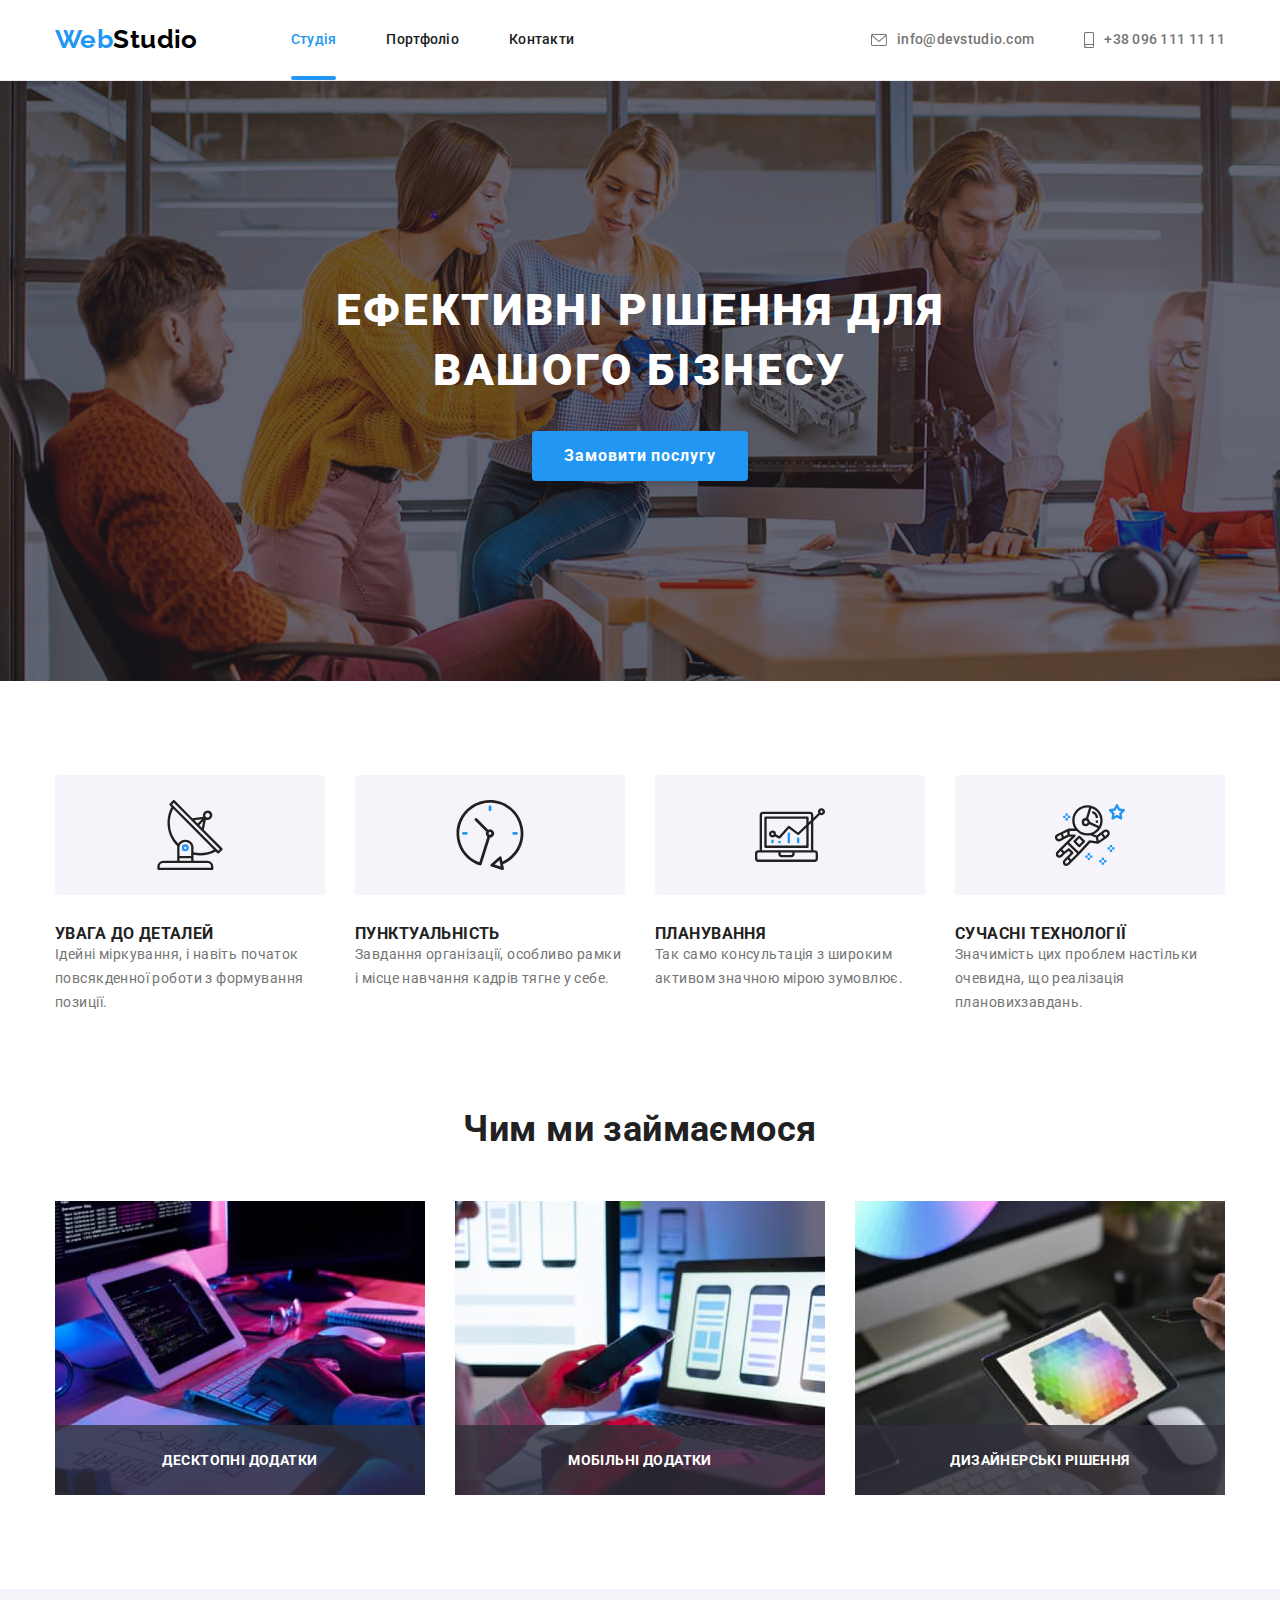
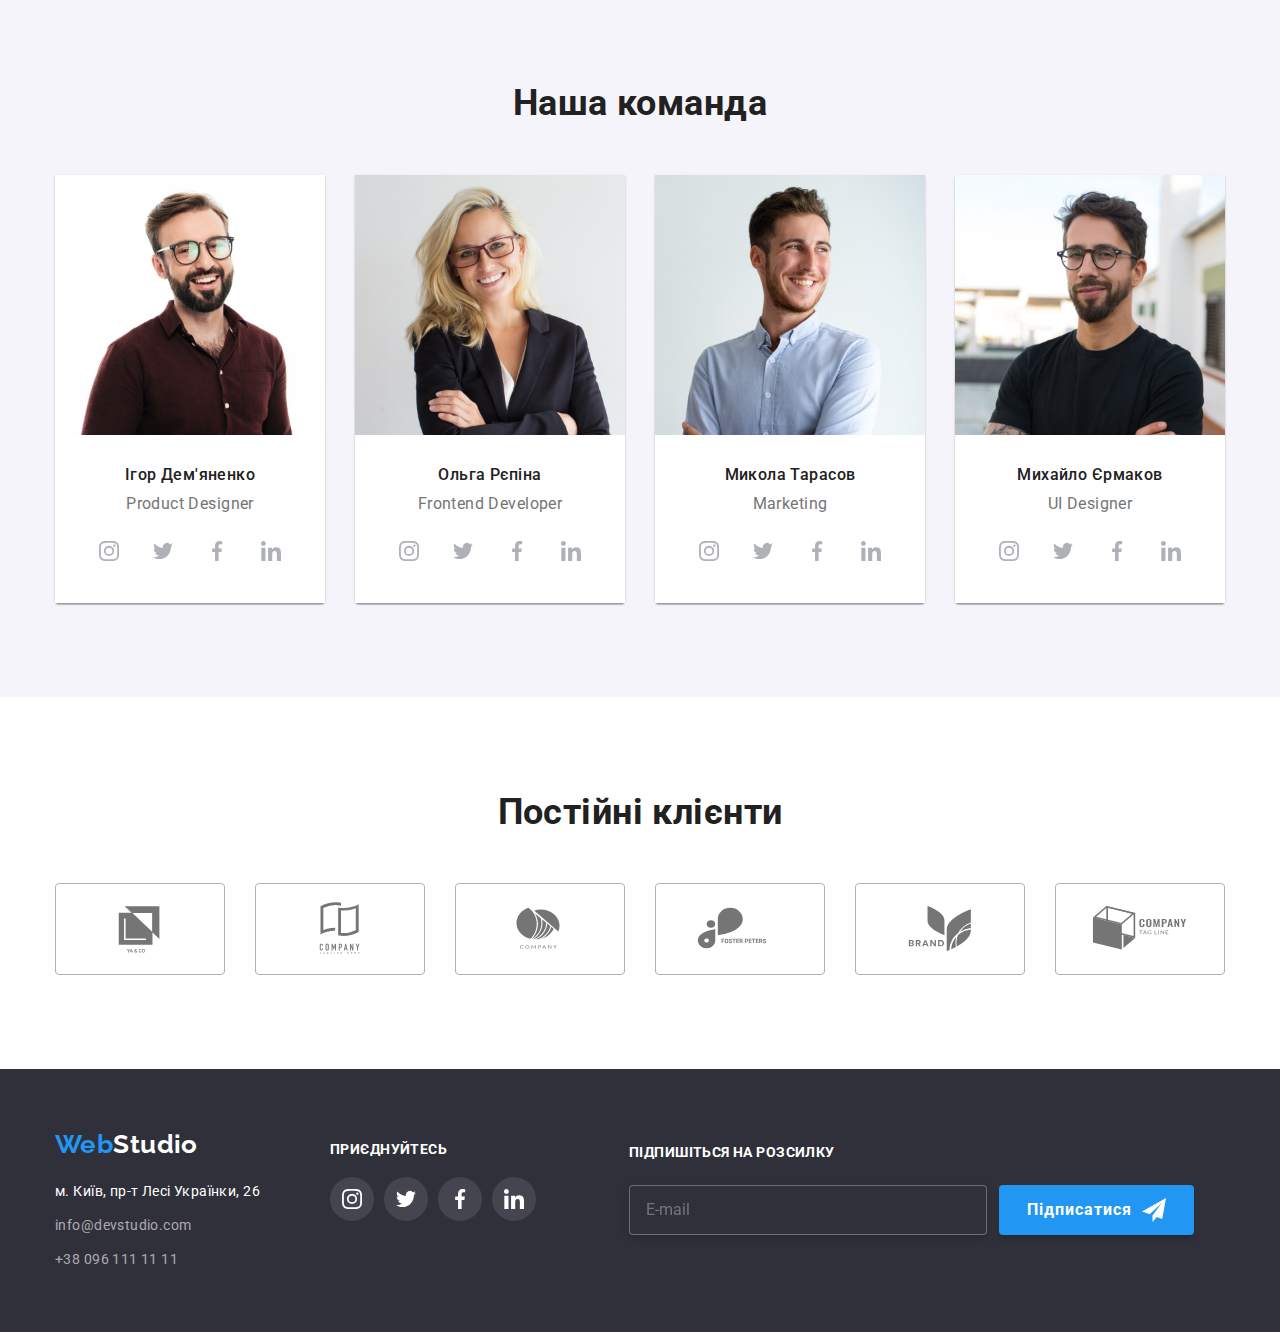
==== index.html @ d01f9ff2 "Initial commit" ====
<!DOCTYPE html>
<html lang="uk">
  <head>
    <meta charset="UTF-8" />
    <meta http-equiv="X-UA-Compatible" content="IE=edge" />
    <meta name="viewport" content="width=device-width, initial-scale=1.0" />
    <title>WebStudio</title>
    <link
      rel="stylesheet"
      href="https://cdnjs.cloudflare.com/ajax/libs/modern-normalize/1.1.0/modern-normalize.min.css"
    />
    <link rel="stylesheet" href="./css/style.css" />
    <link rel="preconnect" href="https://fonts.googleapis.com" />
    <link rel="preconnect" href="https://fonts.gstatic.com" crossorigin />
    <link
      href="https://fonts.googleapis.com/css2?family=Montserrat:wght@400;700&family=Raleway:wght@700&family=Roboto:wght@400;500;700;900&display=swap"
      rel="stylesheet"
    />
  </head>

  <body>
    <!--Шапка-->

    <header class="hat">
      <div class="container">
        <nav class="site-nav">
          <a class="logo" href="./"><span class="logo-text">Web</span>Studio</a>
          <ul class="hat-list">
            <li class="item activ">
              <a class="link activ" href="./index.html">Студія</a>
            </li>
            <li class="item">
              <a class="link" href="./portfolio.html">Портфоліо</a>
            </li>
            <li class="item"><a class="link" href="">Контакти</a></li>
          </ul>
        </nav>
        <ul class="auth-nav">
          <li class="item">
            <a class="link" href="mailto:info@devstudio.com">
              <svg class="icon-mail">
                <use href="./images/icons.svg#icon-envelope"></use>
              </svg>
              info@devstudio.com
            </a>
          </li>
          <li class="item">
            <a class="link" href="tel:+380961111111">
              <svg class="icon-smartphone">
                <use href="./images/icons.svg#icon-smartphone"></use>
              </svg>
              +38 096 111 11 11
            </a>
          </li>
        </ul>
      </div>
    </header>

    <main>
      <!--Герой-->

      <section class="hero">
        <div class="container">
          <h1 class="hero-title">Ефективні рішення для вашого бізнесу</h1>
          <button class="button" type="button" data-modal-open>
            Замовити послугу
          </button>
        </div>
      </section>

      <!--особливості-->

      <section class="features section container">
        <h2 class="section-title visually-hidden">Особливості</h2>
        <ul class="features-list">
          <li class="item">
            <div class="blok-icon">
              <svg class="features-icon" width="70px" height="70px">
                <use href="./images/icons.svg#icon-antenna"></use>
              </svg>
            </div>
            <h3 class="features-title">УВАГА ДО ДЕТАЛЕЙ</h3>
            <p class="features-text">
              Ідейні міркування, і навіть початок повсякденної роботи з
              формування позиції.
            </p>
          </li>

          <li class="item">
            <div class="blok-icon">
              <svg class="features-icon" width="70px" height="70px">
                <use href="./images/icons.svg#icon-clock"></use>
              </svg>
            </div>
            <h3 class="features-title">ПУНКТУАЛЬНІСТЬ</h3>
            <p class="features-text">
              Завдання організації, особливо рамки і місце навчання кадрів тягне
              у себе.
            </p>
          </li>

          <li class="item">
            <div class="blok-icon">
              <svg class="features-icon" width="70px" height="70px">
                <use href="./images/icons.svg#icon-diagram"></use>
              </svg>
            </div>
            <h3 class="features-title">ПЛАНУВАННЯ</h3>
            <p class="features-text">
              Так само консультація з широким активом значною мірою зумовлює.
            </p>
          </li>

          <li class="item">
            <div class="blok-icon">
              <svg class="features-icon" width="70px" height="70px">
                <use href="./images/icons.svg#icon-astronaut"></use>
              </svg>
            </div>
            <h3 class="features-title">СУЧАСНІ ТЕХНОЛОГІЇ</h3>
            <p class="features-text">
              Значимість цих проблем настільки очевидна, що реалізація
              плановихзавдань.
            </p>
          </li>
        </ul>
      </section>

      <!--чим ми займаемося-->

      <section class="work container">
        <h2 class="section-title">Чим ми займаємося</h2>
        <ul class="work-list">
          <li class="item">
            <img
              class="image"
              src="./images/desktop.jpg"
              alt="створення дистопних додатків"
              width="370"
            />
            <p class="text">Десктопні додатки</p>
          </li>
          <li class="item">
            <img
              class="image"
              src="./images/mobile.jpg"
              alt="створення мобільних додатків"
              width="370"
            />
            <p class="text">Мобільні додатки</p>
          </li>
          <li class="item">
            <img
              class="image"
              src="./images/design.jpg"
              alt="виконання дизайнерських рішень"
              width="370"
            />
            <p class="text">Дизайнерські рішення</p>
          </li>
        </ul>
      </section>

      <!--наша команда-->

      <section class="comand">
        <div class="container section">
          <h2 class="section-title">Наша команда</h2>
          <ul class="comand-list">
            <li class="item">
              <img
                class="image"
                src="./images/igor.jpg"
                alt="Ігор Дем'яненко"
                width="270"
              />
              <div class="comand-box">
                <h3 class="comand-name">Ігор Дем'яненко</h3>
                <p class="text">Product Designer</p>
                <ul class="social-list">
                  <li class="social-list-item">
                    <a class="social-list-link" href="#">
                      <svg class="social-list-icon" width="20" height="20">
                        <use href="./images/icons.svg#icon-instagram"></use>
                      </svg>
                    </a>
                  </li>
                  <li class="social-list-item">
                    <a class="social-list-link" href="#">
                      <svg class="social-list-icon" width="20" height="20">
                        <use href="./images/icons.svg#icon-twitter"></use>
                      </svg>
                    </a>
                  </li>
                  <li class="social-list-item">
                    <a class="social-list-link" href="#">
                      <svg class="social-list-icon" width="20" height="20">
                        <use href="./images/icons.svg#icon-facebook"></use>
                      </svg>
                    </a>
                  </li>
                  <li class="social-list-item">
                    <a class="social-list-link" href="#">
                      <svg class="social-list-icon" width="20" height="20">
                        <use href="./images/icons.svg#icon-linkedin"></use>
                      </svg>
                    </a>
                  </li>
                </ul>
              </div>
            </li>

            <li class="item">
              <img
                class="image"
                src="./images/olga.jpg"
                alt="Ольга Рєпіна"
                width="270"
              />
              <div class="comand-box">
                <h3 class="comand-name">Ольга Рєпіна</h3>
                <p class="text">Frontend Developer</p>
                <ul class="social-list">
                  <li class="social-list-item">
                    <a class="social-list-link" href="#">
                      <svg class="social-list-icon" width="20" height="20">
                        <use href="./images/icons.svg#icon-instagram"></use>
                      </svg>
                    </a>
                  </li>
                  <li class="social-list-item">
                    <a class="social-list-link" href="#">
                      <svg class="social-list-icon" width="20" height="20">
                        <use href="./images/icons.svg#icon-twitter"></use>
                      </svg>
                    </a>
                  </li>
                  <li class="social-list-item">
                    <a class="social-list-link" href="#">
                      <svg class="social-list-icon" width="20" height="20">
                        <use href="./images/icons.svg#icon-facebook"></use>
                      </svg>
                    </a>
                  </li>
                  <li class="social-list-item">
                    <a class="social-list-link" href="#">
                      <svg class="social-list-icon" width="20" height="20">
                        <use href="./images/icons.svg#icon-linkedin"></use>
                      </svg>
                    </a>
                  </li>
                </ul>
              </div>
            </li>

            <li class="item">
              <img
                class="image"
                src="./images/nikolay.jpg"
                alt="Микола Тарасов"
                width="270"
              />
              <div class="comand-box">
                <h3 class="comand-name">Микола Тарасов</h3>
                <p class="text">Marketing</p>
                <ul class="social-list">
                  <li class="social-list-item">
                    <a class="social-list-link" href="#">
                      <svg class="social-list-icon" width="20" height="20">
                        <use href="./images/icons.svg#icon-instagram"></use>
                      </svg>
                    </a>
                  </li>
                  <li class="social-list-item">
                    <a class="social-list-link" href="#">
                      <svg class="social-list-icon" width="20" height="20">
                        <use href="./images/icons.svg#icon-twitter"></use>
                      </svg>
                    </a>
                  </li>
                  <li class="social-list-item">
                    <a class="social-list-link" href="#">
                      <svg class="social-list-icon" width="20" height="20">
                        <use href="./images/icons.svg#icon-facebook"></use>
                      </svg>
                    </a>
                  </li>
                  <li class="social-list-item">
                    <a class="social-list-link" href="#">
                      <svg class="social-list-icon" width="20" height="20">
                        <use href="./images/icons.svg#icon-linkedin"></use>
                      </svg>
                    </a>
                  </li>
                </ul>
              </div>
            </li>

            <li class="item">
              <img
                class="image"
                src="./images/misha.jpg"
                alt="Михайло Єрмаков"
                width="270"
              />
              <div class="comand-box">
                <h3 class="comand-name">Михайло Єрмаков</h3>
                <p class="text">UI Designer</p>
                <ul class="social-list">
                  <li class="social-list-item">
                    <a class="social-list-link" href="#">
                      <svg class="social-list-icon" width="20" height="20">
                        <use href="./images/icons.svg#icon-instagram"></use>
                      </svg>
                    </a>
                  </li>
                  <li class="social-list-item">
                    <a class="social-list-link" href="#">
                      <svg class="social-list-icon" width="20" height="20">
                        <use href="./images/icons.svg#icon-twitter"></use>
                      </svg>
                    </a>
                  </li>
                  <li class="social-list-item">
                    <a class="social-list-link" href="#">
                      <svg class="social-list-icon" width="20" height="20">
                        <use href="./images/icons.svg#icon-facebook"></use>
                      </svg>
                    </a>
                  </li>
                  <li class="social-list-item">
                    <a class="social-list-link" href="#">
                      <svg class="social-list-icon" width="20" height="20">
                        <use href="./images/icons.svg#icon-linkedin"></use>
                      </svg>
                    </a>
                  </li>
                </ul>
              </div>
            </li>
          </ul>
        </div>
      </section>

      <!-- постійні клієнти -->

      <section class="clients container section">
        <h2 class="clients-title">Постійні клієнти</h2>
        <ul class="clients-list">
          <li class="clients-item">
            <a href="" class="clients-link">
              <svg class="clients-icon" width="106" height="60">
                <use href="./images/icons.svg#icon-yaco"></use>
              </svg>
            </a>
          </li>
          <li class="clients-item">
            <a href="" class="clients-link">
              <svg class="clients-icon" width="106" height="60">
                <use href="./images/icons.svg#icon-tagline"></use>
              </svg>
            </a>
          </li>
          <li class="clients-item">
            <a href="" class="clients-link">
              <svg class="clients-icon" width="106" height="60">
                <use href="./images/icons.svg#icon-group"></use>
              </svg>
            </a>
          </li>
          <li class="clients-item">
            <a href="" class="clients-link">
              <svg class="clients-icon" width="106" height="60">
                <use href="./images/icons.svg#icon-foster"></use>
              </svg>
            </a>
          </li>
          <li class="clients-item">
            <a href="" class="clients-link">
              <svg class="clients-icon" width="106" height="60">
                <use href="./images/icons.svg#icon-brand"></use>
              </svg>
            </a>
          </li>
          <li class="clients-item">
            <a href="" class="clients-link">
              <svg class="clients-icon" width="106" height="60">
                <use href="./images/icons.svg#icon-taglinecom"></use>
              </svg>
            </a>
          </li>
        </ul>
      </section>
    </main>

    <!--підвал-->

    <footer class="footer">
      <div class="footer-box container">
        <div class="contact">
          <a class="link" href="./"> <span class="logo">Web</span>Studio </a>
          <address class="address">
            <ul class="address-list">
              <li class="item">
                <p class="text">м. Київ, пр-т Лесі Українки, 26</p>
              </li>
              <li class="item">
                <a class="link" href="mailto:info@devstudio.com"
                  >info@devstudio.com</a
                >
              </li>
              <li class="item">
                <a class="link" href="tel:+380961111111">+38 096 111 11 11</a>
              </li>
            </ul>
          </address>
        </div>
        <div class="social">
          <h2 class="social-title">приєднуйтесь</h2>
          <ul class="social-list">
            <li class="social-list-item">
              <a class="social-list-link" href="#">
                <svg class="social-list-icon" width="20" height="20">
                  <use href="./images/icons.svg#icon-instagram"></use>
                </svg>
              </a>
            </li>
            <li class="social-list-item">
              <a class="social-list-link" href="#">
                <svg class="social-list-icon" width="20" height="20">
                  <use href="./images/icons.svg#icon-twitter"></use>
                </svg>
              </a>
            </li>
            <li class="social-list-item">
              <a class="social-list-link" href="#">
                <svg class="social-list-icon" width="20" height="20">
                  <use href="./images/icons.svg#icon-facebook"></use>
                </svg>
              </a>
            </li>
            <li class="social-list-item">
              <a class="social-list-link" href="#">
                <svg class="social-list-icon" width="20" height="20">
                  <use href="./images/icons.svg#icon-linkedin"></use>
                </svg>
              </a>
            </li>
          </ul>
        </div>
        <form class="footer-form">
          <div class="form-box">
            <label class="footer-label" for="mail">
              Підпишіться на розсилку
            </label>
            <input
              type="email"
              name="mail"
              id="mail"
              placeholder="E-mail"
              class="footer-input"
            />
          </div>
          <button type="submit" class="button footer-button">
            Підписатися
          </button>
        </form>
      </div>
    </footer>
    <!-- модалка -->
    <div class="backdrop is-hidden" data-modal>
      <div class="modal">
        <button type="button" class="modal-button" data-modal-close>
          <svg class="clients-icon" width="18" height="18">
            <use href="./images/icons.svg#icon-close"></use>
          </svg>
        </button>
        <h2 class="modal-title">Залиште свої дані, ми вам передзвонимо</h2>
        <form class="modal-form js-speaker-form">
          <label class="form-field">
            <span class="form-label">Ім'я</span>
            <input type="text" name="name" class="form-input" autofocus />
            <svg class="form-icon" width="18" height="18">
              <use href="./images/icons.svg#icon-person"></use>
            </svg>
          </label>

          <label class="form-field">
            <span class="form-label">Телефон</span>
            <input type="tel" name="tel" class="form-input" />
            <svg class="form-icon" width="18" height="18">
              <use href="./images/icons.svg#icon-phone"></use>
            </svg>
          </label>

          <label class="form-field">
            <span class="form-label">Пошта</span>
            <input type="email" name="email" class="form-input" />
            <svg class="form-icon" width="18" height="18">
              <use href="./images/icons.svg#icon-email"></use>
            </svg>
          </label>

          <label class="form-field">
            <span class="form-label">Коментар</span>
            <textarea
              name="coment"
              cols="30"
              rows="7"
              class="form-textarea"
              placeholder="Введіть текст"
            ></textarea>
          </label>

          <label class="field-check">
            <input class="form-checkbox" type="checkbox" name="check" />
            <span class="check-icon"></span>
            <span class="check-label"
              >Погоджуюся з розсилкою та приймаю
              <a href="" class="form-link">Умови договору</a>
            </span>
          </label>

          <button type="submit" class="button">Відправити</button>
        </form>
      </div>
    </div>
    <script src="./js/modal.js"></script>
    <script src="./js/form.js"></script>
  </body>
</html>
---- css/style.css ----
:root {
  --logo-text: #000000;
  --basic-text-color: #212121;
  --additional-text-color: #757575;
  --auxiliary-text-color: #ffffff;
  --hover-color: #2196f3;
  --backgroud-color: #f5f5f5;
  --comand-fone-color: #f5f4fa;
  --booton-activ-color: #188ce8;
  --border-hat-color: #ececec;
  --contact-footer-color: rgba(255, 255, 255, 0.6);
  --background-footer-color: #2f303a;
  --border-portfolio-color: #eeeeee;
}

body {
  color: var(--additional-text-color);
  background-color: var(--auxiliary-text-color);
  font-family: "Roboto", sans-serif;
  font-size: 14px;
  line-height: 1.71;
  letter-spacing: 0.03em;
}

h1,
h2,
h3,
ul,
li,
p {
  margin: 0;
  padding: 0;
}

img {
  display: block;
  max-width: 100%;
}

/* формат мейна */

.container {
  margin-left: auto;
  margin-right: auto;
  width: 1200px;
  padding-left: 15px;
  padding-right: 15px;
}

/* стиль логотипу */

.logo {
  color: var(--logo-text);

  font-family: "Raleway";
  font-weight: 700;
  font-size: 26px;
  line-height: 1.19;
  text-decoration: none;
}

.logo-text {
  color: var(--hover-color);
}

/* стиль навігації */

.hat {
  border-bottom-width: 1px;
  border-bottom-style: solid;
  border-bottom-color: var(--border-hat-color);
  background-color: var(--auxiliary-text-color);
}

.hat .container {
  display: flex;
  justify-content: space-between;
  align-items: center;
}

.hat .logo {
  padding: 24px 0 25px;
  margin-right: 93px;
}

.hat-list {
  display: flex;
  list-style: none;
  position: relative;
}

.hat-list > .item {
  display: block;
  position: relative;
}

.item.activ::after {
  position: absolute;
  left: 0;
  bottom: 0;
  content: "";
  width: 100%;
  height: 4px;
  border-radius: 4px;

  background-color: var(--hover-color);
}

.hat-list .item:not(:last-child) {
  margin-right: 50px;
}

.hat .link {
  font-weight: 500;
  line-height: 1.14;
  letter-spacing: 0.02em;
  text-decoration: none;
}

.site-nav {
  display: flex;
  align-items: center;
}

.site-nav .link {
  display: block;
  padding: 32px 0;
  color: var(--basic-text-color);

  transition: color 250ms cubic-bezier(0.4, 0, 0.2, 1);
}

.site-nav .link:hover,
.site-nav .link:focus {
  color: var(--hover-color);
}

.link.activ {
  color: var(--hover-color);
}

.auth-nav {
  display: flex;
  align-items: center;

  list-style: none;
}

.auth-nav .item:not(:first-child) {
  margin-left: 50px;
}

.icon-mail {
  width: 16px;
  height: 12px;
  margin-right: 10px;
  fill: currentColor;
}

.icon-smartphone {
  width: 10px;
  height: 16px;
  margin-right: 10px;
  fill: currentColor;
}

.auth-nav .link {
  display: flex;
  align-items: center;
  padding: 32px 0;
  color: var(--additional-text-color);

  transition: color 250ms cubic-bezier(0.4, 0, 0.2, 1);
}

.auth-nav .link:hover,
.auth-nav .link:focus {
  color: var(--hover-color);
}

/* стиль блоку героя */

.hero {
  max-width: 1600px;
  padding: 200px 0;
  text-align: center;
  margin-left: auto;
  margin-right: auto;
  background-image: linear-gradient(
      to right,
      rgba(47, 48, 58, 0.4),
      rgba(47, 48, 58, 0.4)
    ),
    url(../images/hero.jpg);
  background-color: var(--background-footer-color);
}

.hero-title {
  width: 696px;
  margin: auto;
  margin-bottom: 30px;

  color: var(--auxiliary-text-color);
  font-weight: 900;
  font-size: 44px;
  line-height: 1.36;
  text-align: center;
  letter-spacing: 0.06em;
  text-transform: uppercase;
}

/* стилізаця кнопки блоку героя */

.button {
  cursor: pointer;
  border-radius: 4px;
  padding: 10px 32px;
  box-shadow: 0px 4px 4px rgba(0, 0, 0, 0.15);
  border: none;

  color: var(--auxiliary-text-color);
  background-color: var(--hover-color);

  font-family: "Roboto";
  font-weight: 700;
  font-size: 16px;
  line-height: 1.88;
  letter-spacing: 0.06em;

  transition: background-color 250ms cubic-bezier(0.4, 0, 0.2, 1);
}

.button:hover,
.button:focus {
  background-color: var(--booton-activ-color);
}

/* стиль заголовків секцій */

.visually-hidden {
  position: absolute;
  white-space: nowrap;
  width: 1px;
  height: 1px;
  overflow: hidden;
  border: 0;
  padding: 0;
  clip: rect(0 0 0 0);
  clip-path: inset(50%);
  margin: -1px;
  font-size: 36px;
  line-height: 1.16;
}

.section-title {
  margin-bottom: 50px;
  color: var(--basic-text-color);

  font-weight: 700;
  font-size: 36px;
  line-height: 1.16;
  text-align: center;
}

.section {
  padding-top: 94px;
  padding-bottom: 94px;
}

/* стиль секції особливості */

.features-title {
  color: var(--basic-text-color);
  font-weight: 700;
  line-height: 1.14;
  text-transform: uppercase;
}

.features-list {
  display: flex;
  gap: 30px;

  list-style: none;
}

.features-list .item {
  flex-basis: calc(100% / 4 - 30px);
}

.blok-icon {
  width: 270px;
  height: 120px;
  padding: 25px 100px;
  margin-bottom: 30px;
  background-color: var(--comand-fone-color);
  border-radius: 4px;
  background-position: center;
}

/* стиль секції чим ми займаємося */

.work {
  padding-bottom: 94px;
}

.work-list {
  display: flex;
  gap: 30px;

  list-style: none;
}

.work-list .item {
  position: relative;
  flex-basis: calc((100% - 2 * 30px) / 3);
}

.work-list .text {
  position: absolute;
  width: 100%;
  left: 0;
  bottom: 0;
  padding: 27px;
  font-weight: 700;
  font-size: 14px;
  line-height: calc(16 / 14);
  text-align: center;
  text-transform: uppercase;
  color: var(--auxiliary-text-color);
  background: rgba(47, 48, 58, 0.8);
}

/* стиль секції команда */

.comand {
  background-color: var(--comand-fone-color);
}

.comand-name {
  margin-bottom: 10px;

  color: var(--basic-text-color);

  font-weight: 500;
  font-size: 16px;
  line-height: 1.19;
}

.comand-list {
  display: flex;
  gap: 30px;
  list-style: none;
}

.comand-list .item {
  flex-basis: calc(100% / 4 - 30px);
  text-align: center;
  box-shadow: 0px 1px 3px rgba(0, 0, 0, 0.12), 0px 1px 1px rgba(0, 0, 0, 0.14),
    0px 2px 1px rgba(0, 0, 0, 0.2);
  border-radius: 0px 0px 4px 4px;
}

.comand-box {
  padding: 30px 32px;
  background-color: var(--auxiliary-text-color);
}

.comand-box .text {
  font-size: 16px;
  line-height: 1.19;
  margin-bottom: 16px;
}

.social-list {
  display: flex;
  justify-content: center;
  list-style: none;
}

.social-list-item:not(:first-child) {
  margin-left: 10px;
}

.social-list-link {
  display: block;
  width: 44px;
  height: 44px;
  border-radius: 50%;
  padding: 12px;
  color: #afb1b8;

  transition: background-color 250ms cubic-bezier(0.4, 0, 0.2, 1),
    color 250ms cubic-bezier(0.4, 0, 0.2, 1);
}

.social-list-link:hover,
.social-list-link:focus {
  color: var(--auxiliary-text-color);
  background-color: var(--hover-color);
}

.social-list-icon {
  fill: currentColor;
}

/* стилізація секції постійні клієнти */

.clients-title {
  margin-bottom: 50px;

  font-family: "Roboto";
  font-weight: 700;
  font-size: 36px;
  line-height: calc(42 / 36);
  text-align: center;
  color: var(--basic-text-color);
}

.clients-list {
  display: flex;
  gap: 30px;
}

.clients-item {
  flex-basis: calc((100% - 5 * 30px) / 6);
  list-style: none;
}

.clients-link {
  display: flex;
  justify-content: center;
  padding: 15px 31px;
  border: 1px solid #afb1b8;
  border-radius: 4px;

  text-decoration: none;
  color: inherit;

  transition: background-color 250ms cubic-bezier(0.4, 0, 0.2, 1),
    color 250ms cubic-bezier(0.4, 0, 0.2, 1);
}

.clients-link:hover,
.clients-link:focus {
  color: var(--hover-color);
  border-color: var(--hover-color);
}

.clients-icon {
  fill: currentColor;
}

/* стиль футера */

.footer {
  display: flex;
  background-color: var(--background-footer-color);
}

.footer-box {
  padding: 60px 15px;
  display: flex;
}

.contact {
  margin-right: 70px;
}

.contact > .link {
  display: inline-block;
  margin-bottom: 20px;

  color: var(--auxiliary-text-color);
  font-family: "Raleway";
  font-weight: 700;
  font-size: 26px;
  line-height: 1.19;
  text-decoration: none;
}

.contact .logo {
  color: var(--hover-color);
}

/* стилізація адреса футера */

.address {
  font-style: normal;
}

.address-list {
  list-style: none;
}

.address-list .item:not(:last-child) {
  margin-bottom: 10px;
}

.address-list .link {
  color: var(--contact-footer-color);
  text-decoration: none;

  transition: color 250ms cubic-bezier(0.4, 0, 0.2, 1);
}

.address-list .link:hover,
.address-list .link:focus {
  color: var(--hover-color);
}

.address .text {
  color: var(--auxiliary-text-color);
}

/* стилізація соціальних ссилок футера */

.social {
  margin-top: 12px;
  margin-right: 93px;
  margin-bottom: auto;
}

.social-title {
  margin-bottom: 20px;

  front-weight: 700;
  font-size: 14px;
  line-height: calc(16 / 14);
  text-transform: uppercase;
  color: var(--auxiliary-text-color);
}

.footer .social-list-link {
  display: block;
  width: 44px;
  height: 44px;
  border-radius: 50%;
  padding: 12px;
  color: var(--auxiliary-text-color);
  background-color: rgba(255, 255, 255, 0.1);

  transition: background-color 250ms cubic-bezier(0.4, 0, 0.2, 1);
}

.footer .social-list-link:hover,
.footer .social-list-link:focus {
  background-color: var(--hover-color);
}

/* стилізація форми футера */

.footer-form {
  display: flex;
  margin-top: 12px;
  margin-bottom: auto;
}

.form-box {
  margin-right: 12px;
  max-width: 358px;
}

.footer-label {
  font-weight: 700;
  line-height: calc(16 / 14);
  text-transform: uppercase;

  color: var(--auxiliary-text-color);
}

.footer-input {
  margin-top: 20px;
  padding: 14px 16px;
  width: 358px;

  font-size: 16px;
  line-height: calc(20 / 16);
  background-color: var(--background-footer-color);
  color: rgba(255, 255, 255, 0.6);

  border: 1px solid rgba(255, 255, 255, 0.3);
  filter: drop-shadow(0px 4px 4px rgba(0, 0, 0, 0.15));
  border-radius: 4px;
}
.footer-button {
  display: flex;
  align-items: center;
  margin-top: auto;
  padding: 10px 28px;
}

.footer-button::after {
  content: " ";
  display: inline-block;

  margin-left: 10px;

  width: 24px;
  height: 24px;
  background-image: url(../images/send.svg);
}

/* портфолио */
/*   фильтр  */

.filter-button {
  padding: 6px 22px;
  border-radius: 4px;
  border: none;

  color: var(--basic-text-color);
  background-color: var(--comand-fone-color);
  box-shadow: none;

  cursor: pointer;
  font-family: "Roboto";
  font-weight: 500;
  font-size: 16px;
  line-height: 1.62;

  transition: background-color 250ms cubic-bezier(0.4, 0, 0.2, 1),
    color 250ms cubic-bezier(0.4, 0, 0.2, 1),
    box-shadow 250ms cubic-bezier(0.4, 0, 0.2, 1);
}

.filter-button:hover,
.filter-button:focus {
  color: var(--auxiliary-text-color);
  background-color: var(--hover-color);
  box-shadow: 0px 3px 1px rgba(0, 0, 0, 0.1), 0px 1px 2px rgba(0, 0, 0, 0.08),
    0px 2px 2px rgba(0, 0, 0, 0.12);
}

.filter-list {
  display: flex;
  justify-content: center;
  margin-bottom: 50px;

  list-style: none;
}

.filter-list .item:not(:last-child) {
  margin-right: 8px;
}
/* стилізація проєктів */

.project {
  width: 1600px;
  margin-left: auto;
  margin-right: auto;
}

.project-list {
  display: flex;
  flex-wrap: wrap;
  justify-content: center;

  list-style: none;
}

.project-list .item {
  margin-right: 30px;
  margin-bottom: 30px;
  flex-basis: calc((100% - 2 * 30px) / 3);
  box-shadow: none;

  transition: box-shadow 250ms cubic-bezier(0.4, 0, 0.2, 1);
}

.project-list .item:nth-child(3n) {
  margin-right: 0;
}

.project-list .item:nth-last-child(-n + 3) {
  margin-bottom: 0;
}

.project-list .item:hover,
.project-list .item:focus {
  box-shadow: 0px 1px 1px rgba(0, 0, 0, 0.12), 0px 4px 4px rgba(0, 0, 0, 0.06),
    1px 4px 6px rgba(0, 0, 0, 0.16);
}

.project-link {
  text-decoration: none;
}

.project-link:hover .project-description,
.project-link:focus .project-description {
  transform: translateX(0);
}

.project-box {
  position: relative;
  overflow: hidden;
}

.project-description {
  position: absolute;
  width: 100%;
  height: 100%;
  top: 0;
  left: 0;
  transform: translateY(100%);
  transition: transform 250ms cubic-bezier(0.4, 0, 0.2, 1);

  padding: 63px 24px;

  font-size: 18px;
  line-height: calc(28 / 18);
  color: var(--auxiliary-text-color);
  background: rgba(33, 150, 243, 0.9);
}

.project-list .text {
  border: 1px solid var(--border-portfolio-color);
  border-top: transparent;
  padding: 20px 24px;
}

.project-name {
  margin-bottom: 4px;

  color: var(--basic-text-color);
  text-decoration: none;
  font-weight: 700;
  font-size: 18px;
  line-height: 2;
  letter-spacing: 0.06em;
}

.project-text {
  color: var(--additional-text-color);
  font-size: 16px;
  line-height: 1.88;
}

/* стилізація бекдропу */

.backdrop {
  position: fixed;
  left: 0;
  top: 0;

  width: 100%;
  height: 100%;

  background-color: rgba(0, 0, 0, 0.2);

  opacity: 1;
  transition: opacity 250ms cubic-bezier(0.4, 0, 0.2, 1);
}

.backdrop.is-hidden {
  opacity: 0;
  pointer-events: none;
}

/* Стилі Модалки */

.modal {
  position: absolute;
  top: 50%;
  left: 50%;
  transform: translate(-50%, -50%) scale(1);

  text-align: center;
  min-width: 528px;
  min-height: 581px;
  padding: 40px;

  background-color: var(--auxiliary-text-color);

  transform: translate(-50%, -50%) scale(1);
  transition: transform 250ms cubic-bezier(0.4, 0, 0.2, 1);
}

.backdrop.is-hidden .modal {
  transform: translate(-50%, -50%) scale(1.1);
}

.modal-button {
  position: absolute;
  top: 8px;
  right: 8px;

  padding: 5px;
  width: 30px;
  height: 30px;

  color: var(--logo-text);
  background-color: var(--auxiliary-text-color);
  border: 1px solid rgba(0, 0, 0, 0.1);
  border-radius: 50%;

  transition: color 250ms cubic-bezier(0.4, 0, 0.2, 1);
}

.modal-button:hover {
  color: var(--hover-color);
}

.modal-title {
  margin-bottom: 12px;

  font-weight: 700;
  font-size: 20px;
  line-height: calc(23 / 20);
  color: var(--basic-text-color);
}

/* Стилі Форми модалки */

.form-field {
  position: relative;

  display: flex;
  flex-direction: column;

  text-align: left;
  font-size: 12px;
  line-height: calc(14 / 12);
  letter-spacing: 0.01em;
  color: var(--additional-text-color);
}

.form-field:not(:last-child) {
  margin-bottom: 10px;
}

.form-label {
  margin-bottom: 4px;

  font-size: 12px;
  line-height: calc(14 / 12);
  letter-spacing: 0.01em;
  color: var(--additional-text-color);
}

.form-input {
  width: 100%;
  margin: 0;

  padding: 12px;
  padding-left: 42px;
  font: inherit;

  color: var(--basic-text-color);
  background-color: var(--auxiliary-text-color);
  border: 1px solid rgba(33, 33, 33, 0.2);
  border-radius: 4px;
  outline: none;
}

.form-icon {
  position: absolute;
  left: 12px;
  bottom: 11px;

  fill: var(--basic-text-color);

  transition: fill 250ms cubic-bezier(0.4, 0, 0.2, 1);
}

.form-field:focus-within > .form-icon {
  fill: var(--hover-color);
}

.form-field:focus-within > .form-input {
  border: 1px solid var(--hover-color);
}

.form-textarea {
  width: 100%;
  margin: 0;
  font: inherit;

  padding: 10px 16px;
  resize: none;

  font-size: 12px;
  line-height: calc(14 / 12);
  letter-spacing: 0.01em;
  color: rgba(117, 117, 117, 0.5);

  border: 1px solid rgba(33, 33, 33, 0.2);
  border-radius: 4px;
  outline: none;
}

.form-textarea:focus {
  border-color: var(--hover-color);
}

.field-check {
  position: relative;

  display: flex;
  align-items: center;
  justify-content: center;
  margin-top: 20px;
  margin-bottom: 30px;
}

.form-checkbox {
  position: absolute;
  width: 1px;
  height: 1px;
  margin: -1px;
  border: 0;
  padding: 0;
  clip: rect(0 0 0 0);
  overflow: hidden;
}

.form-checkbox:checked + .check-icon {
  background-image: url(../images/check.svg);
}

.check-icon {
  display: inline-block;
  width: 16px;
  height: 15px;
  background-image: url(../images/check-empty.svg);

  transition: background-image 200ms cubic-bezier(0.4, 0, 0.2, 1);
}

.check-label {
  display: inline-block;
  margin-left: 8px;
}

.form-link {
  color: var(--hover-color);
}
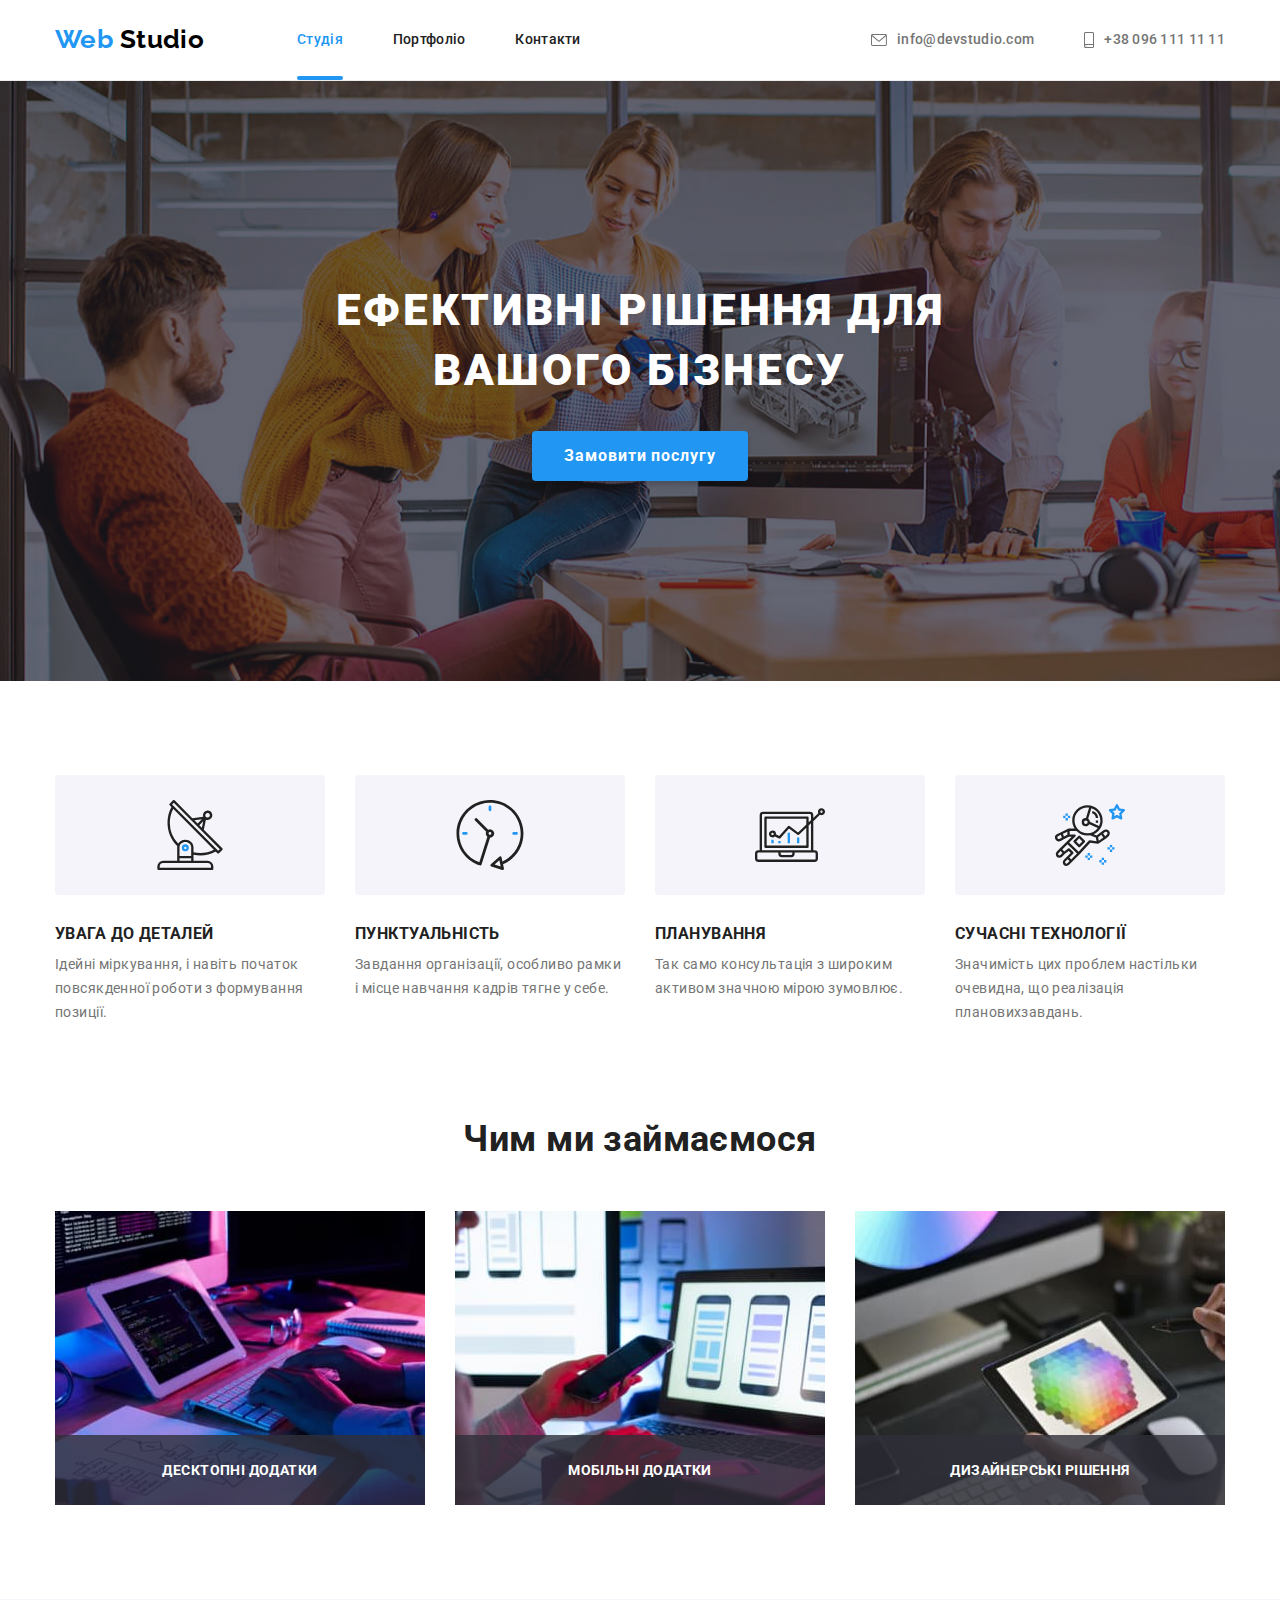
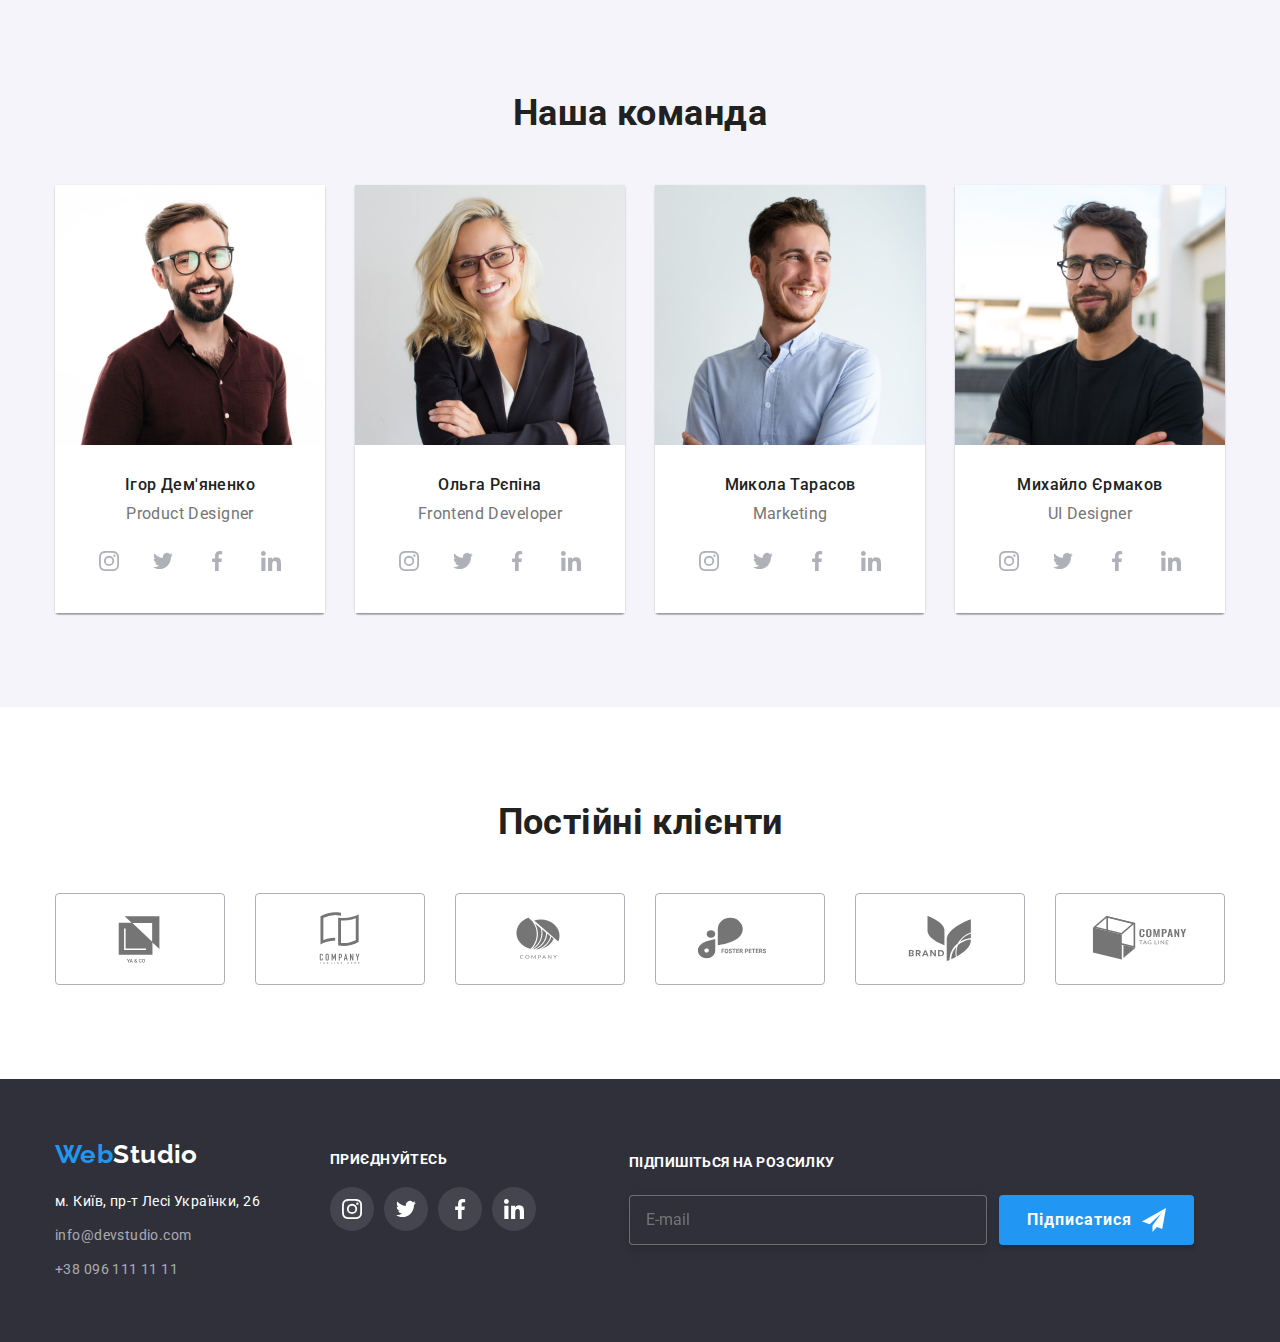
==== commit 50f2cca1: "заміна css на scss" ====
--- a/index.html
+++ b/index.html
@@ -9,6 +9,7 @@
       rel="stylesheet"
       href="https://cdnjs.cloudflare.com/ajax/libs/modern-normalize/1.1.0/modern-normalize.min.css"
     />
+    <link rel="stylesheet" href="/css/main.min.css">
     <link rel="stylesheet" href="./css/style.css" />
     <link rel="preconnect" href="https://fonts.googleapis.com" />
     <link rel="preconnect" href="https://fonts.gstatic.com" crossorigin />
@@ -21,32 +22,47 @@
   <body>
     <!--Шапка-->
 
-    <header class="hat">
-      <div class="container">
+    <header class="page-header">
+      <div class="container page-header__container">
         <nav class="site-nav">
-          <a class="logo" href="./"><span class="logo-text">Web</span>Studio</a>
-          <ul class="hat-list">
-            <li class="item activ">
-              <a class="link activ" href="./index.html">Студія</a>
-            </li>
-            <li class="item">
-              <a class="link" href="./portfolio.html">Портфоліо</a>
-            </li>
-            <li class="item"><a class="link" href="">Контакти</a></li>
+          <a class="logo site-nav__logo" href="./">
+            <span class="logo__text">Web</span>
+            Studio
+          </a>
+          <ul class="site-nav__list">
+            <li class="site-nav__item site-nav__item--activ">
+              <a
+                class="site-nav__link site-nav__link--activ"
+                href="./index.html">
+                Студія
+              </a>
+            </li>
+            <li class="site-nav__item">
+              <a class="site-nav__link" 
+                href="./portfolio.html">
+                Портфоліо
+              </a>
+            </li>
+            <li class="site-nav__item">
+              <a class="site-nav__link" href="">
+                Контакти
+              </a>
+            </li>
           </ul>
         </nav>
         <ul class="auth-nav">
-          <li class="item">
-            <a class="link" href="mailto:info@devstudio.com">
-              <svg class="icon-mail">
+          <li class="auth-nav__item">
+            <a class="auth-nav__link" 
+              href="mailto:info@devstudio.com">
+              <svg class="auth-nav__icon-mail">
                 <use href="./images/icons.svg#icon-envelope"></use>
               </svg>
               info@devstudio.com
             </a>
           </li>
-          <li class="item">
-            <a class="link" href="tel:+380961111111">
-              <svg class="icon-smartphone">
+          <li class="auth-nav__item">
+            <a class="auth-nav__link" href="tel:+380961111111">
+              <svg class="auth-nav__icon-smartphone">
                 <use href="./images/icons.svg#icon-smartphone"></use>
               </svg>
               +38 096 111 11 11
@@ -61,7 +77,7 @@
 
       <section class="hero">
         <div class="container">
-          <h1 class="hero-title">Ефективні рішення для вашого бізнесу</h1>
+          <h1 class="hero__title">Ефективні рішення для вашого бізнесу</h1>
           <button class="button" type="button" data-modal-open>
             Замовити послугу
           </button>
@@ -72,53 +88,53 @@
 
       <section class="features section container">
         <h2 class="section-title visually-hidden">Особливості</h2>
-        <ul class="features-list">
-          <li class="item">
-            <div class="blok-icon">
-              <svg class="features-icon" width="70px" height="70px">
+        <ul class="features__list">
+          <li class="features__item">
+            <div class="features__box-icon">
+              <svg width="70px" height="70px">
                 <use href="./images/icons.svg#icon-antenna"></use>
               </svg>
             </div>
-            <h3 class="features-title">УВАГА ДО ДЕТАЛЕЙ</h3>
-            <p class="features-text">
+            <h3 class="features__title">УВАГА ДО ДЕТАЛЕЙ</h3>
+            <p class="features__text">
               Ідейні міркування, і навіть початок повсякденної роботи з
               формування позиції.
             </p>
           </li>
 
-          <li class="item">
-            <div class="blok-icon">
-              <svg class="features-icon" width="70px" height="70px">
+          <li class="features__item">
+            <div class="features__box-icon">
+              <svg width="70px" height="70px">
                 <use href="./images/icons.svg#icon-clock"></use>
               </svg>
             </div>
-            <h3 class="features-title">ПУНКТУАЛЬНІСТЬ</h3>
-            <p class="features-text">
+            <h3 class="features__title">ПУНКТУАЛЬНІСТЬ</h3>
+            <p class="features__text">
               Завдання організації, особливо рамки і місце навчання кадрів тягне
               у себе.
             </p>
           </li>
 
-          <li class="item">
-            <div class="blok-icon">
-              <svg class="features-icon" width="70px" height="70px">
+          <li class="features__item">
+            <div class="features__box-icon">
+              <svg width="70px" height="70px">
                 <use href="./images/icons.svg#icon-diagram"></use>
               </svg>
             </div>
-            <h3 class="features-title">ПЛАНУВАННЯ</h3>
-            <p class="features-text">
+            <h3 class="features__title">ПЛАНУВАННЯ</h3>
+            <p class="features__text">
               Так само консультація з широким активом значною мірою зумовлює.
             </p>
           </li>
 
-          <li class="item">
-            <div class="blok-icon">
-              <svg class="features-icon" width="70px" height="70px">
+          <li class="features__item">
+            <div class="features__box-icon">
+              <svg width="70px" height="70px">
                 <use href="./images/icons.svg#icon-astronaut"></use>
               </svg>
             </div>
-            <h3 class="features-title">СУЧАСНІ ТЕХНОЛОГІЇ</h3>
-            <p class="features-text">
+            <h3 class="features__title">СУЧАСНІ ТЕХНОЛОГІЇ</h3>
+            <p class="features__text">
               Значимість цих проблем настільки очевидна, що реалізація
               плановихзавдань.
             </p>
--- a/css/main.min.css
+++ b/css/main.min.css
@@ -0,0 +1 @@
+/*! modern-normalize v0.6.0 | MIT License | https://github.com/sindresorhus/modern-normalize */*,*::before,*::after{-webkit-box-sizing:border-box;box-sizing:border-box}:root{-moz-tab-size:4;-o-tab-size:4;tab-size:4}html{line-height:1.15;-webkit-text-size-adjust:100%}body{margin:0}body{font-family:system-ui,-apple-system,"Segoe UI",Roboto,Helvetica,Arial,sans-serif,"Apple Color Emoji","Segoe UI Emoji"}hr{height:0}abbr[title]{-webkit-text-decoration:underline dotted;text-decoration:underline dotted}b,strong{font-weight:bolder}code,kbd,samp,pre{font-family:SFMono-Regular,Consolas,"Liberation Mono",Menlo,monospace;font-size:1em}small{font-size:80%}sub,sup{font-size:75%;line-height:0;position:relative;vertical-align:baseline}sub{bottom:-0.25em}sup{top:-0.5em}button,input,optgroup,select,textarea{font-family:inherit;font-size:100%;line-height:1.15;margin:0}button,select{text-transform:none}button,[type=button],[type=reset],[type=submit]{-webkit-appearance:button}button::-moz-focus-inner,[type=button]::-moz-focus-inner,[type=reset]::-moz-focus-inner,[type=submit]::-moz-focus-inner{border-style:none;padding:0}button:-moz-focusring,[type=button]:-moz-focusring,[type=reset]:-moz-focusring,[type=submit]:-moz-focusring{outline:1px dotted ButtonText}fieldset{padding:.35em .75em .625em}legend{padding:0}progress{vertical-align:baseline}[type=number]::-webkit-inner-spin-button,[type=number]::-webkit-outer-spin-button{height:auto}[type=search]{-webkit-appearance:textfield;outline-offset:-2px}[type=search]::-webkit-search-decoration{-webkit-appearance:none}::-webkit-file-upload-button{-webkit-appearance:button;font:inherit}summary{display:list-item}.features__list,.auth-nav,.site-nav__list{padding:0;margin:0;list-style:none}.features__text,.features__title,.hero__title{padding:0;margin:0}body{color:#757575;background-color:#fff;font-family:"Roboto",sans-serif;font-size:14px;line-height:1.71;letter-spacing:.03em}.visually-hidden{position:absolute;white-space:nowrap;width:1px;height:1px;overflow:hidden;border:0;padding:0;clip:rect(0 0 0 0);-webkit-clip-path:inset(50%);clip-path:inset(50%);margin:-1px;font-size:36px;line-height:1.16}.container{margin-left:auto;margin-right:auto;width:1200px;padding-left:15px;padding-right:15px}.section-title{margin-bottom:50px;color:#212121;font-weight:700;font-size:36px;line-height:1.16;text-align:center}.section{padding-top:94px;padding-bottom:94px}.logo{color:#000;font-family:"Raleway";font-weight:700;font-size:26px;line-height:1.19;text-decoration:none}.logo__text{color:#2196f3}.page-header{border-bottom:1px solid #ececec;background-color:#fff}.page-header__container{display:-webkit-box;display:-ms-flexbox;display:flex;-webkit-box-pack:justify;-ms-flex-pack:justify;justify-content:space-between;-webkit-box-align:center;-ms-flex-align:center;align-items:center}.site-nav{display:-webkit-box;display:-ms-flexbox;display:flex;-webkit-box-align:center;-ms-flex-align:center;align-items:center}.site-nav__logo{padding:24px 0 25px;margin-right:93px}.site-nav__list{display:-webkit-box;display:-ms-flexbox;display:flex;list-style:none;position:relative}.site-nav__item{display:block;position:relative}.site-nav__item:not(:last-child){margin-right:50px}.site-nav__item--activ::after{position:absolute;left:0;bottom:0;content:"";width:100%;height:4px;border-radius:4px;background-color:#2196f3}.site-nav__link{display:block;padding:32px 0;color:#212121;font-weight:500;line-height:1.14;letter-spacing:.02em;text-decoration:none;-webkit-transition:color 250ms cubic-bezier(0.4, 0, 0.2, 1);transition:color 250ms cubic-bezier(0.4, 0, 0.2, 1)}.site-nav__link:hover,.site-nav__link:focus{color:#2196f3}.site-nav__link--activ{color:#2196f3}.auth-nav{display:-webkit-box;display:-ms-flexbox;display:flex;-webkit-box-align:center;-ms-flex-align:center;align-items:center;list-style:none}.auth-nav__item:not(:first-child){margin-left:50px}.auth-nav__link{display:-webkit-box;display:-ms-flexbox;display:flex;-webkit-box-align:center;-ms-flex-align:center;align-items:center;padding:32px 0;color:#757575;font-weight:500;line-height:1.14;letter-spacing:.02em;text-decoration:none;-webkit-transition:color 250ms cubic-bezier(0.4, 0, 0.2, 1);transition:color 250ms cubic-bezier(0.4, 0, 0.2, 1)}.auth-nav__link:hover,.auth-nav__link:focus{color:#2196f3}.auth-nav__icon-mail{width:16px;height:12px;margin-right:10px;fill:currentColor}.auth-nav__icon-smartphone{width:10px;height:16px;margin-right:10px;fill:currentColor}.hero{max-width:1600px;padding:200px 0;text-align:center;margin-left:auto;margin-right:auto;background-image:-webkit-gradient(linear, left top, right top, from(rgba(47, 48, 58, 0.4)), to(rgba(47, 48, 58, 0.4))),url(../images/hero.jpg);background-image:linear-gradient(to right, rgba(47, 48, 58, 0.4), rgba(47, 48, 58, 0.4)),url(../images/hero.jpg);background-color:rgba(47,48,58,.4)}.hero__title{width:696px;margin:auto;margin-bottom:30px;color:#fff;font-weight:900;font-size:44px;line-height:1.36;text-align:center;letter-spacing:.06em;text-transform:uppercase}.button{cursor:pointer;border-radius:4px;padding:10px 32px;-webkit-box-shadow:0px 4px 4px rgba(0,0,0,.15);box-shadow:0px 4px 4px rgba(0,0,0,.15);border:none;color:#fff;background-color:#2196f3;font-family:"Roboto";font-weight:700;font-size:16px;line-height:1.875;letter-spacing:.06em;-webkit-transition:background-color 250ms cubic-bezier(0.4, 0, 0.2, 1);transition:background-color 250ms cubic-bezier(0.4, 0, 0.2, 1)}.button:hover,.button:focus{background-color:#188ce8}.features__list{display:-webkit-box;display:-ms-flexbox;display:flex;gap:30px}.features__item{-ms-flex-preferred-size:calc(25% - 30px);flex-basis:calc(25% - 30px)}.features__box-icon{width:270px;height:120px;padding:25px 100px;margin-bottom:30px;background-color:#f5f4fa;border-radius:4px;background-position:center}.features__title{margin-bottom:10px;color:#212121;font-weight:700;line-height:1.14;text-transform:uppercase}/*# sourceMappingURL=main.min.css.map */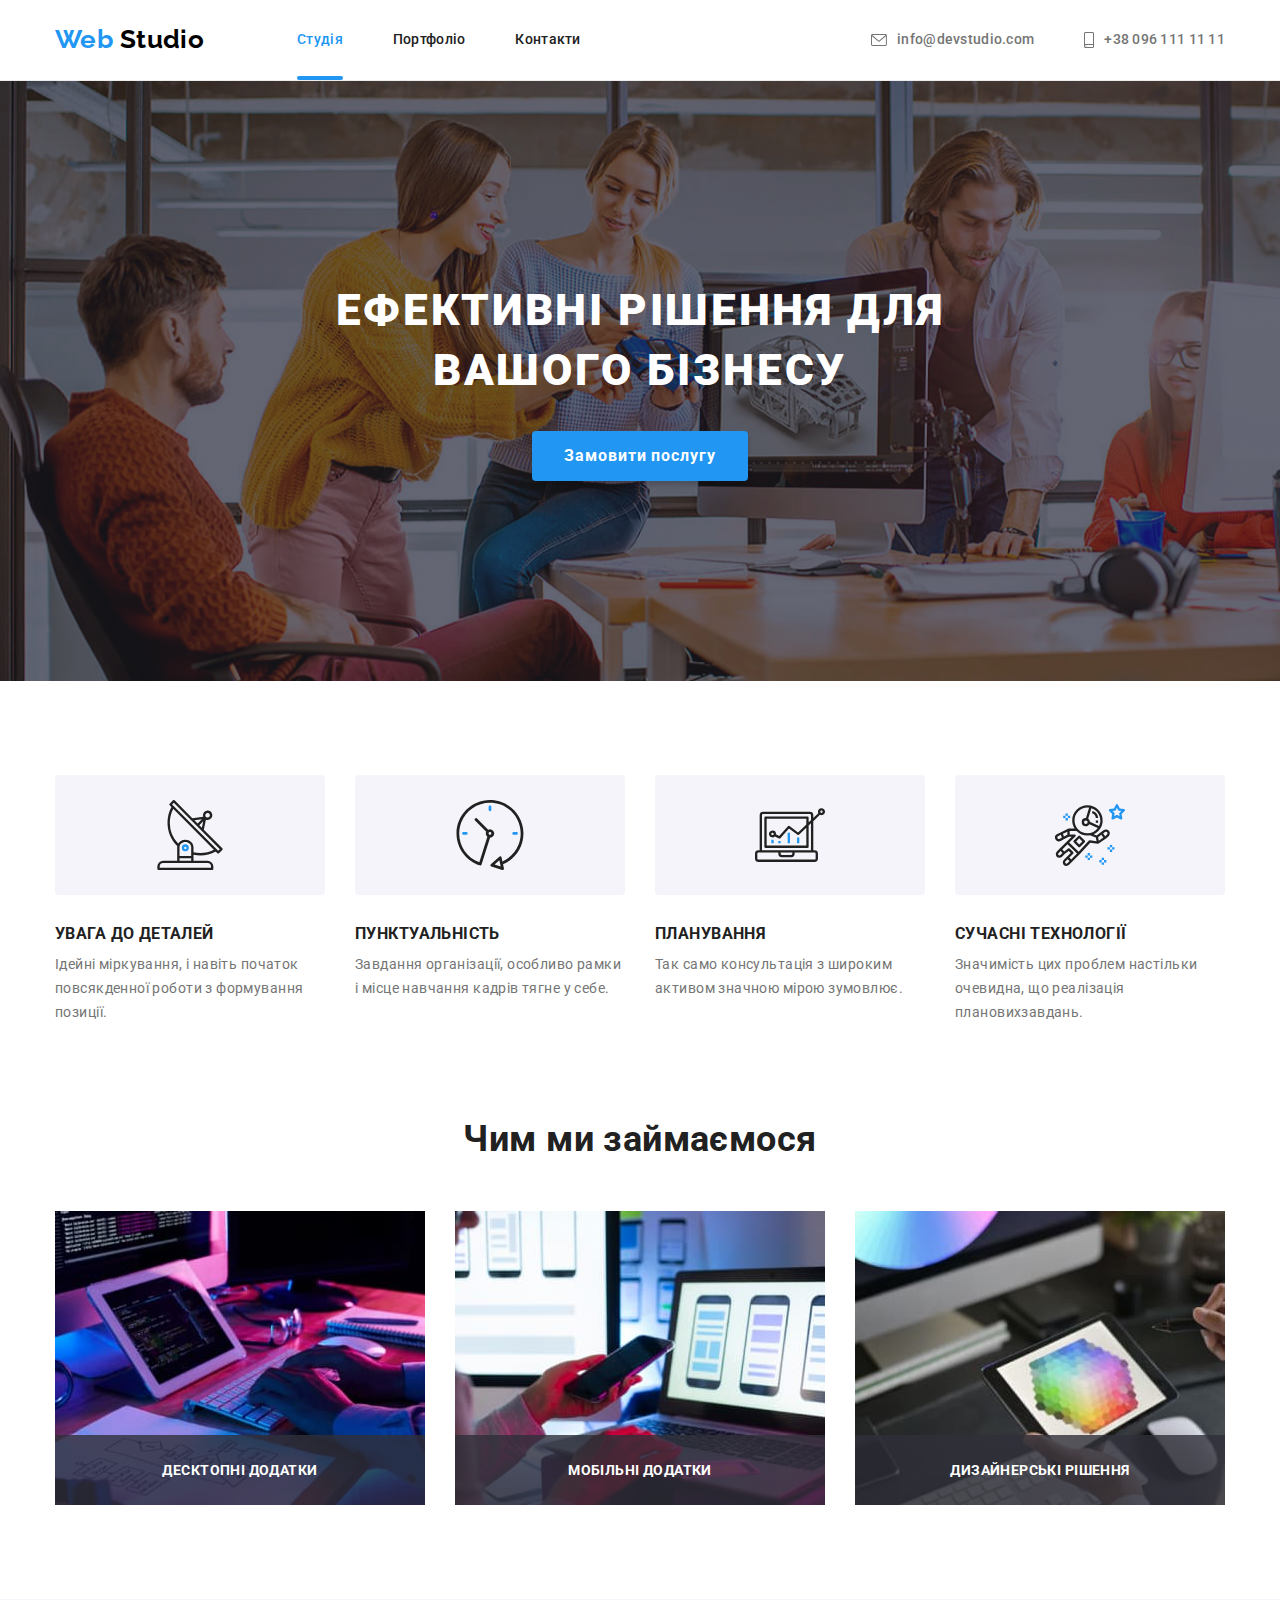
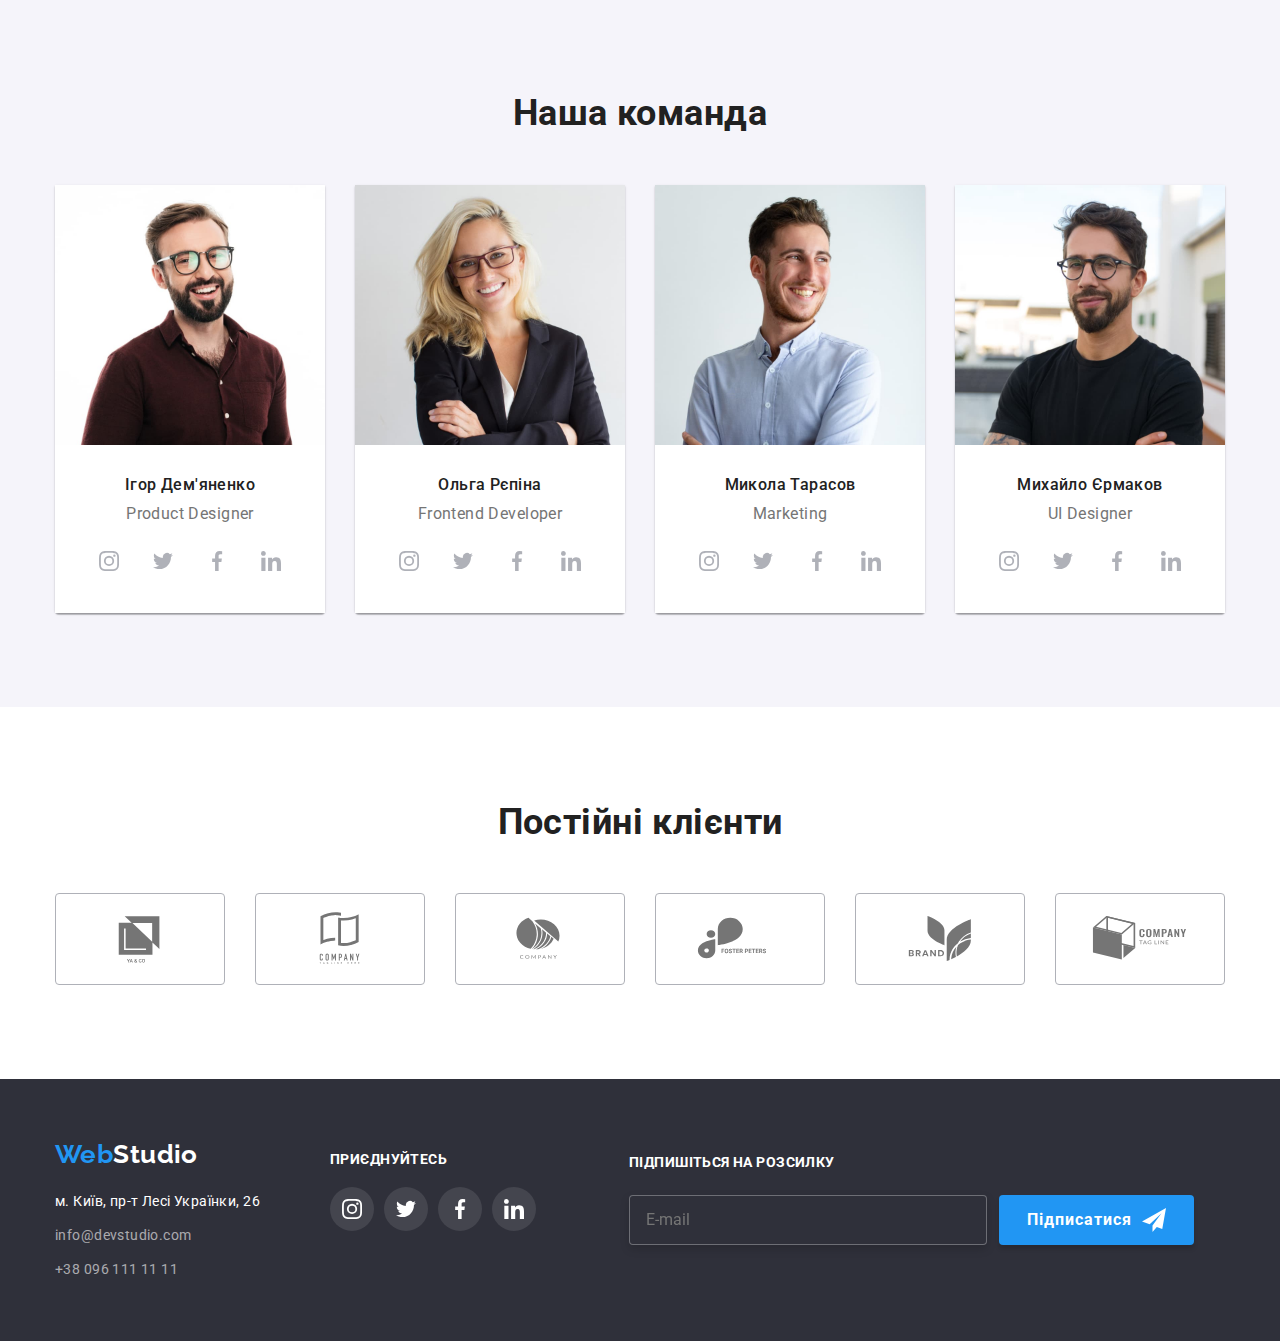
==== commit ec4ab70a: "заміна css на scss" ====
--- a/index.html
+++ b/index.html
@@ -146,33 +146,33 @@
 
       <section class="work container">
         <h2 class="section-title">Чим ми займаємося</h2>
-        <ul class="work-list">
-          <li class="item">
+        <ul class="work__list">
+          <li class="work__item">
             <img
-              class="image"
+              class="work__image"
               src="./images/desktop.jpg"
               alt="створення дистопних додатків"
               width="370"
             />
-            <p class="text">Десктопні додатки</p>
-          </li>
-          <li class="item">
+            <p class="work__text">Десктопні додатки</p>
+          </li>
+          <li class="work__item">
             <img
-              class="image"
+              class="work__image"
               src="./images/mobile.jpg"
               alt="створення мобільних додатків"
               width="370"
             />
-            <p class="text">Мобільні додатки</p>
-          </li>
-          <li class="item">
+            <p class="work__text">Мобільні додатки</p>
+          </li>
+          <li class="work__item">
             <img
-              class="image"
+              class="work__image"
               src="./images/design.jpg"
               alt="виконання дизайнерських рішень"
               width="370"
             />
-            <p class="text">Дизайнерські рішення</p>
+            <p class="work__text">Дизайнерські рішення</p>
           </li>
         </ul>
       </section>
@@ -182,17 +182,17 @@
       <section class="comand">
         <div class="container section">
           <h2 class="section-title">Наша команда</h2>
-          <ul class="comand-list">
-            <li class="item">
+          <ul class="comand__list">
+            <li class="comand__item">
               <img
-                class="image"
+                class="comand__image"
                 src="./images/igor.jpg"
                 alt="Ігор Дем'яненко"
                 width="270"
               />
-              <div class="comand-box">
-                <h3 class="comand-name">Ігор Дем'яненко</h3>
-                <p class="text">Product Designer</p>
+              <div class="comand__box">
+                <h3 class="comand__name">Ігор Дем'яненко</h3>
+                <p class="comand__text">Product Designer</p>
                 <ul class="social-list">
                   <li class="social-list-item">
                     <a class="social-list-link" href="#">
@@ -226,16 +226,16 @@
               </div>
             </li>
 
-            <li class="item">
+            <li class="comand__item">
               <img
-                class="image"
+                class="comand__image"
                 src="./images/olga.jpg"
                 alt="Ольга Рєпіна"
                 width="270"
               />
-              <div class="comand-box">
-                <h3 class="comand-name">Ольга Рєпіна</h3>
-                <p class="text">Frontend Developer</p>
+              <div class="comand__box">
+                <h3 class="comand__name">Ольга Рєпіна</h3>
+                <p class="comand__text">Frontend Developer</p>
                 <ul class="social-list">
                   <li class="social-list-item">
                     <a class="social-list-link" href="#">
@@ -269,16 +269,16 @@
               </div>
             </li>
 
-            <li class="item">
+            <li class="comand__item">
               <img
-                class="image"
+                class="comand__image"
                 src="./images/nikolay.jpg"
                 alt="Микола Тарасов"
                 width="270"
               />
-              <div class="comand-box">
-                <h3 class="comand-name">Микола Тарасов</h3>
-                <p class="text">Marketing</p>
+              <div class="comand__box">
+                <h3 class="comand__name">Микола Тарасов</h3>
+                <p class="comand__text">Marketing</p>
                 <ul class="social-list">
                   <li class="social-list-item">
                     <a class="social-list-link" href="#">
@@ -312,16 +312,16 @@
               </div>
             </li>
 
-            <li class="item">
+            <li class="comand__item">
               <img
-                class="image"
+                class="comand__image"
                 src="./images/misha.jpg"
                 alt="Михайло Єрмаков"
                 width="270"
               />
-              <div class="comand-box">
-                <h3 class="comand-name">Михайло Єрмаков</h3>
-                <p class="text">UI Designer</p>
+              <div class="comand__box">
+                <h3 class="comand__name">Михайло Єрмаков</h3>
+                <p class="comand__text">UI Designer</p>
                 <ul class="social-list">
                   <li class="social-list-item">
                     <a class="social-list-link" href="#">
--- a/css/main.min.css
+++ b/css/main.min.css
@@ -1 +1 @@
-/*! modern-normalize v0.6.0 | MIT License | https://github.com/sindresorhus/modern-normalize */*,*::before,*::after{-webkit-box-sizing:border-box;box-sizing:border-box}:root{-moz-tab-size:4;-o-tab-size:4;tab-size:4}html{line-height:1.15;-webkit-text-size-adjust:100%}body{margin:0}body{font-family:system-ui,-apple-system,"Segoe UI",Roboto,Helvetica,Arial,sans-serif,"Apple Color Emoji","Segoe UI Emoji"}hr{height:0}abbr[title]{-webkit-text-decoration:underline dotted;text-decoration:underline dotted}b,strong{font-weight:bolder}code,kbd,samp,pre{font-family:SFMono-Regular,Consolas,"Liberation Mono",Menlo,monospace;font-size:1em}small{font-size:80%}sub,sup{font-size:75%;line-height:0;position:relative;vertical-align:baseline}sub{bottom:-0.25em}sup{top:-0.5em}button,input,optgroup,select,textarea{font-family:inherit;font-size:100%;line-height:1.15;margin:0}button,select{text-transform:none}button,[type=button],[type=reset],[type=submit]{-webkit-appearance:button}button::-moz-focus-inner,[type=button]::-moz-focus-inner,[type=reset]::-moz-focus-inner,[type=submit]::-moz-focus-inner{border-style:none;padding:0}button:-moz-focusring,[type=button]:-moz-focusring,[type=reset]:-moz-focusring,[type=submit]:-moz-focusring{outline:1px dotted ButtonText}fieldset{padding:.35em .75em .625em}legend{padding:0}progress{vertical-align:baseline}[type=number]::-webkit-inner-spin-button,[type=number]::-webkit-outer-spin-button{height:auto}[type=search]{-webkit-appearance:textfield;outline-offset:-2px}[type=search]::-webkit-search-decoration{-webkit-appearance:none}::-webkit-file-upload-button{-webkit-appearance:button;font:inherit}summary{display:list-item}.features__list,.auth-nav,.site-nav__list{padding:0;margin:0;list-style:none}.features__text,.features__title,.hero__title{padding:0;margin:0}body{color:#757575;background-color:#fff;font-family:"Roboto",sans-serif;font-size:14px;line-height:1.71;letter-spacing:.03em}.visually-hidden{position:absolute;white-space:nowrap;width:1px;height:1px;overflow:hidden;border:0;padding:0;clip:rect(0 0 0 0);-webkit-clip-path:inset(50%);clip-path:inset(50%);margin:-1px;font-size:36px;line-height:1.16}.container{margin-left:auto;margin-right:auto;width:1200px;padding-left:15px;padding-right:15px}.section-title{margin-bottom:50px;color:#212121;font-weight:700;font-size:36px;line-height:1.16;text-align:center}.section{padding-top:94px;padding-bottom:94px}.logo{color:#000;font-family:"Raleway";font-weight:700;font-size:26px;line-height:1.19;text-decoration:none}.logo__text{color:#2196f3}.page-header{border-bottom:1px solid #ececec;background-color:#fff}.page-header__container{display:-webkit-box;display:-ms-flexbox;display:flex;-webkit-box-pack:justify;-ms-flex-pack:justify;justify-content:space-between;-webkit-box-align:center;-ms-flex-align:center;align-items:center}.site-nav{display:-webkit-box;display:-ms-flexbox;display:flex;-webkit-box-align:center;-ms-flex-align:center;align-items:center}.site-nav__logo{padding:24px 0 25px;margin-right:93px}.site-nav__list{display:-webkit-box;display:-ms-flexbox;display:flex;list-style:none;position:relative}.site-nav__item{display:block;position:relative}.site-nav__item:not(:last-child){margin-right:50px}.site-nav__item--activ::after{position:absolute;left:0;bottom:0;content:"";width:100%;height:4px;border-radius:4px;background-color:#2196f3}.site-nav__link{display:block;padding:32px 0;color:#212121;font-weight:500;line-height:1.14;letter-spacing:.02em;text-decoration:none;-webkit-transition:color 250ms cubic-bezier(0.4, 0, 0.2, 1);transition:color 250ms cubic-bezier(0.4, 0, 0.2, 1)}.site-nav__link:hover,.site-nav__link:focus{color:#2196f3}.site-nav__link--activ{color:#2196f3}.auth-nav{display:-webkit-box;display:-ms-flexbox;display:flex;-webkit-box-align:center;-ms-flex-align:center;align-items:center;list-style:none}.auth-nav__item:not(:first-child){margin-left:50px}.auth-nav__link{display:-webkit-box;display:-ms-flexbox;display:flex;-webkit-box-align:center;-ms-flex-align:center;align-items:center;padding:32px 0;color:#757575;font-weight:500;line-height:1.14;letter-spacing:.02em;text-decoration:none;-webkit-transition:color 250ms cubic-bezier(0.4, 0, 0.2, 1);transition:color 250ms cubic-bezier(0.4, 0, 0.2, 1)}.auth-nav__link:hover,.auth-nav__link:focus{color:#2196f3}.auth-nav__icon-mail{width:16px;height:12px;margin-right:10px;fill:currentColor}.auth-nav__icon-smartphone{width:10px;height:16px;margin-right:10px;fill:currentColor}.hero{max-width:1600px;padding:200px 0;text-align:center;margin-left:auto;margin-right:auto;background-image:-webkit-gradient(linear, left top, right top, from(rgba(47, 48, 58, 0.4)), to(rgba(47, 48, 58, 0.4))),url(../images/hero.jpg);background-image:linear-gradient(to right, rgba(47, 48, 58, 0.4), rgba(47, 48, 58, 0.4)),url(../images/hero.jpg);background-color:rgba(47,48,58,.4)}.hero__title{width:696px;margin:auto;margin-bottom:30px;color:#fff;font-weight:900;font-size:44px;line-height:1.36;text-align:center;letter-spacing:.06em;text-transform:uppercase}.button{cursor:pointer;border-radius:4px;padding:10px 32px;-webkit-box-shadow:0px 4px 4px rgba(0,0,0,.15);box-shadow:0px 4px 4px rgba(0,0,0,.15);border:none;color:#fff;background-color:#2196f3;font-family:"Roboto";font-weight:700;font-size:16px;line-height:1.875;letter-spacing:.06em;-webkit-transition:background-color 250ms cubic-bezier(0.4, 0, 0.2, 1);transition:background-color 250ms cubic-bezier(0.4, 0, 0.2, 1)}.button:hover,.button:focus{background-color:#188ce8}.features__list{display:-webkit-box;display:-ms-flexbox;display:flex;gap:30px}.features__item{-ms-flex-preferred-size:calc(25% - 30px);flex-basis:calc(25% - 30px)}.features__box-icon{width:270px;height:120px;padding:25px 100px;margin-bottom:30px;background-color:#f5f4fa;border-radius:4px;background-position:center}.features__title{margin-bottom:10px;color:#212121;font-weight:700;line-height:1.14;text-transform:uppercase}/*# sourceMappingURL=main.min.css.map */+/*! modern-normalize v0.6.0 | MIT License | https://github.com/sindresorhus/modern-normalize */*,*::before,*::after{-webkit-box-sizing:border-box;box-sizing:border-box}:root{-moz-tab-size:4;-o-tab-size:4;tab-size:4}html{line-height:1.15;-webkit-text-size-adjust:100%}body{margin:0}body{font-family:system-ui,-apple-system,"Segoe UI",Roboto,Helvetica,Arial,sans-serif,"Apple Color Emoji","Segoe UI Emoji"}hr{height:0}abbr[title]{-webkit-text-decoration:underline dotted;text-decoration:underline dotted}b,strong{font-weight:bolder}code,kbd,samp,pre{font-family:SFMono-Regular,Consolas,"Liberation Mono",Menlo,monospace;font-size:1em}small{font-size:80%}sub,sup{font-size:75%;line-height:0;position:relative;vertical-align:baseline}sub{bottom:-0.25em}sup{top:-0.5em}button,input,optgroup,select,textarea{font-family:inherit;font-size:100%;line-height:1.15;margin:0}button,select{text-transform:none}button,[type=button],[type=reset],[type=submit]{-webkit-appearance:button}button::-moz-focus-inner,[type=button]::-moz-focus-inner,[type=reset]::-moz-focus-inner,[type=submit]::-moz-focus-inner{border-style:none;padding:0}button:-moz-focusring,[type=button]:-moz-focusring,[type=reset]:-moz-focusring,[type=submit]:-moz-focusring{outline:1px dotted ButtonText}fieldset{padding:.35em .75em .625em}legend{padding:0}progress{vertical-align:baseline}[type=number]::-webkit-inner-spin-button,[type=number]::-webkit-outer-spin-button{height:auto}[type=search]{-webkit-appearance:textfield;outline-offset:-2px}[type=search]::-webkit-search-decoration{-webkit-appearance:none}::-webkit-file-upload-button{-webkit-appearance:button;font:inherit}summary{display:list-item}.comand__list,.work__list,.features__list,.auth-nav,.site-nav__list{padding:0;margin:0;list-style:none}.features__text,.features__title,.hero__title,.section-title{padding:0;margin:0}.comand__image,.work__image{display:block;max-width:100%}body{color:#757575;background-color:#fff;font-family:"Roboto",sans-serif;font-size:14px;line-height:1.71;letter-spacing:.03em}.visually-hidden{position:absolute;white-space:nowrap;width:1px;height:1px;overflow:hidden;border:0;padding:0;clip:rect(0 0 0 0);-webkit-clip-path:inset(50%);clip-path:inset(50%);margin:-1px;font-size:36px;line-height:1.16}.container{margin-left:auto;margin-right:auto;width:1200px;padding-left:15px;padding-right:15px}.section-title{margin-bottom:50px;color:#212121;font-weight:700;font-size:36px;line-height:1.16;text-align:center}.section{padding-top:94px;padding-bottom:94px}.logo{color:#000;font-family:"Raleway";font-weight:700;font-size:26px;line-height:1.19;text-decoration:none}.logo__text{color:#2196f3}.page-header{border-bottom:1px solid #ececec;background-color:#fff}.page-header__container{display:-webkit-box;display:-ms-flexbox;display:flex;-webkit-box-pack:justify;-ms-flex-pack:justify;justify-content:space-between;-webkit-box-align:center;-ms-flex-align:center;align-items:center}.site-nav{display:-webkit-box;display:-ms-flexbox;display:flex;-webkit-box-align:center;-ms-flex-align:center;align-items:center}.site-nav__logo{padding:24px 0 25px;margin-right:93px}.site-nav__list{display:-webkit-box;display:-ms-flexbox;display:flex;list-style:none;position:relative}.site-nav__item{display:block;position:relative}.site-nav__item:not(:last-child){margin-right:50px}.site-nav__item--activ::after{position:absolute;left:0;bottom:0;content:"";width:100%;height:4px;border-radius:4px;background-color:#2196f3}.site-nav__link{display:block;padding:32px 0;color:#212121;font-weight:500;line-height:1.14;letter-spacing:.02em;text-decoration:none;-webkit-transition:color 250ms cubic-bezier(0.4, 0, 0.2, 1);transition:color 250ms cubic-bezier(0.4, 0, 0.2, 1)}.site-nav__link:hover,.site-nav__link:focus{color:#2196f3}.site-nav__link--activ{color:#2196f3}.auth-nav{display:-webkit-box;display:-ms-flexbox;display:flex;-webkit-box-align:center;-ms-flex-align:center;align-items:center;list-style:none}.auth-nav__item:not(:first-child){margin-left:50px}.auth-nav__link{display:-webkit-box;display:-ms-flexbox;display:flex;-webkit-box-align:center;-ms-flex-align:center;align-items:center;padding:32px 0;color:#757575;font-weight:500;line-height:1.14;letter-spacing:.02em;text-decoration:none;-webkit-transition:color 250ms cubic-bezier(0.4, 0, 0.2, 1);transition:color 250ms cubic-bezier(0.4, 0, 0.2, 1)}.auth-nav__link:hover,.auth-nav__link:focus{color:#2196f3}.auth-nav__icon-mail{width:16px;height:12px;margin-right:10px;fill:currentColor}.auth-nav__icon-smartphone{width:10px;height:16px;margin-right:10px;fill:currentColor}.hero{max-width:1600px;padding:200px 0;text-align:center;margin-left:auto;margin-right:auto;background-image:-webkit-gradient(linear, left top, right top, from(rgba(47, 48, 58, 0.4)), to(rgba(47, 48, 58, 0.4))),url(../images/hero.jpg);background-image:linear-gradient(to right, rgba(47, 48, 58, 0.4), rgba(47, 48, 58, 0.4)),url(../images/hero.jpg);background-color:rgba(47,48,58,.4)}.hero__title{width:696px;margin:auto;margin-bottom:30px;color:#fff;font-weight:900;font-size:44px;line-height:1.36;text-align:center;letter-spacing:.06em;text-transform:uppercase}.button{cursor:pointer;border-radius:4px;padding:10px 32px;-webkit-box-shadow:0px 4px 4px rgba(0,0,0,.15);box-shadow:0px 4px 4px rgba(0,0,0,.15);border:none;color:#fff;background-color:#2196f3;font-family:"Roboto";font-weight:700;font-size:16px;line-height:1.875;letter-spacing:.06em;-webkit-transition:background-color 250ms cubic-bezier(0.4, 0, 0.2, 1);transition:background-color 250ms cubic-bezier(0.4, 0, 0.2, 1)}.button:hover,.button:focus{background-color:#188ce8}.features__list{display:-webkit-box;display:-ms-flexbox;display:flex;gap:30px}.features__item{-ms-flex-preferred-size:calc(25% - 30px);flex-basis:calc(25% - 30px)}.features__box-icon{width:270px;height:120px;padding:25px 100px;margin-bottom:30px;background-color:#f5f4fa;border-radius:4px;background-position:center}.features__title{margin-bottom:10px;color:#212121;font-weight:700;line-height:1.14;text-transform:uppercase}.work{padding-bottom:94px}.work__list{display:-webkit-box;display:-ms-flexbox;display:flex;gap:30px}.work__item{position:relative;-ms-flex-preferred-size:calc((100% - 60px)/3);flex-basis:calc((100% - 60px)/3)}.work__text{position:absolute;width:100%;left:0;bottom:0;padding:27px;font-weight:700;font-size:14px;line-height:1.1428571429;text-align:center;text-transform:uppercase;color:#fff;background:rgba(47,48,58,.8)}.comand{background-color:#f5f4fa}.comand__list{display:-webkit-box;display:-ms-flexbox;display:flex;gap:30px}.comand__item{-ms-flex-preferred-size:calc(25% - 30px);flex-basis:calc(25% - 30px);text-align:center;-webkit-box-shadow:0px 1px 3px rgba(0,0,0,.12),0px 1px 1px rgba(0,0,0,.14),0px 2px 1px rgba(0,0,0,.2);box-shadow:0px 1px 3px rgba(0,0,0,.12),0px 1px 1px rgba(0,0,0,.14),0px 2px 1px rgba(0,0,0,.2);border-radius:0px 0px 4px 4px}.comand__box{padding:30px 32px;background-color:#fff}.comand__name{margin-bottom:10px;color:#212121;font-weight:500;font-size:16px;line-height:1.1875}.comand__text{font-size:16px;line-height:1.1875;margin-bottom:16px}/*# sourceMappingURL=main.min.css.map */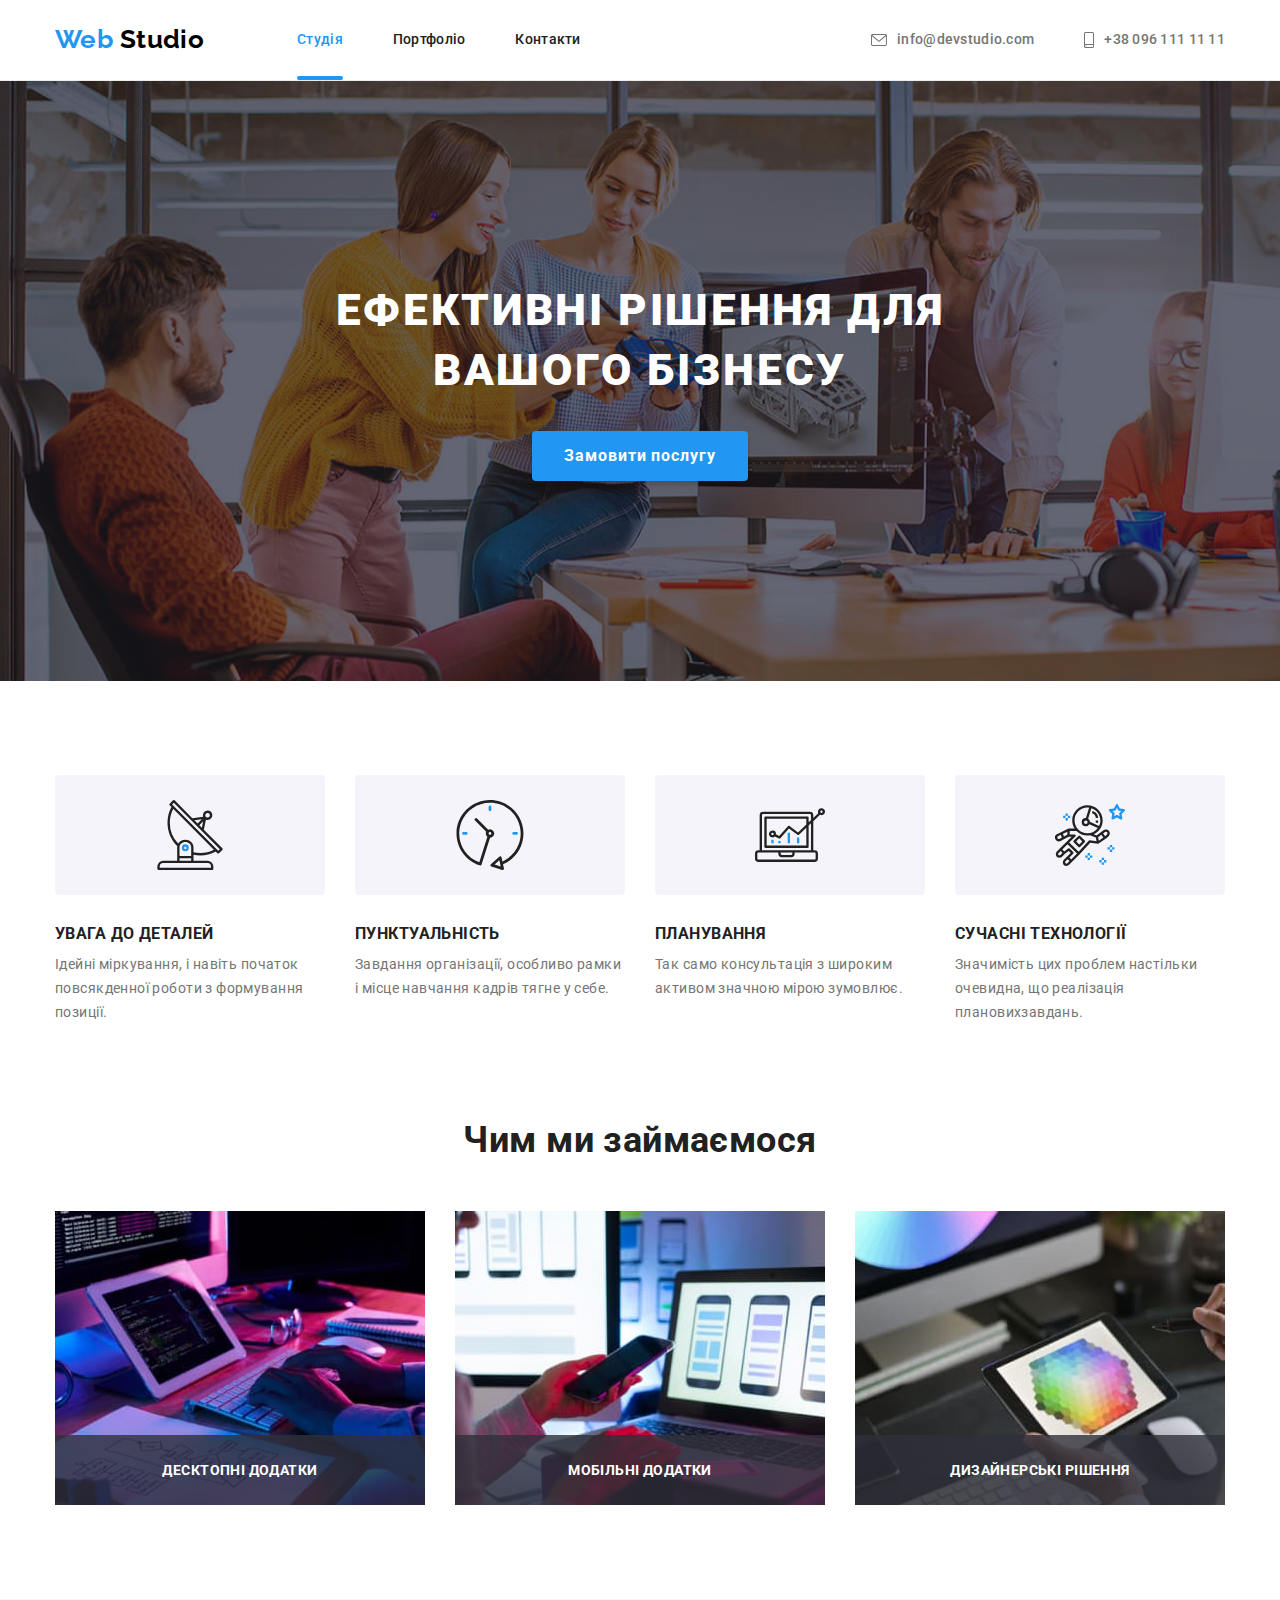
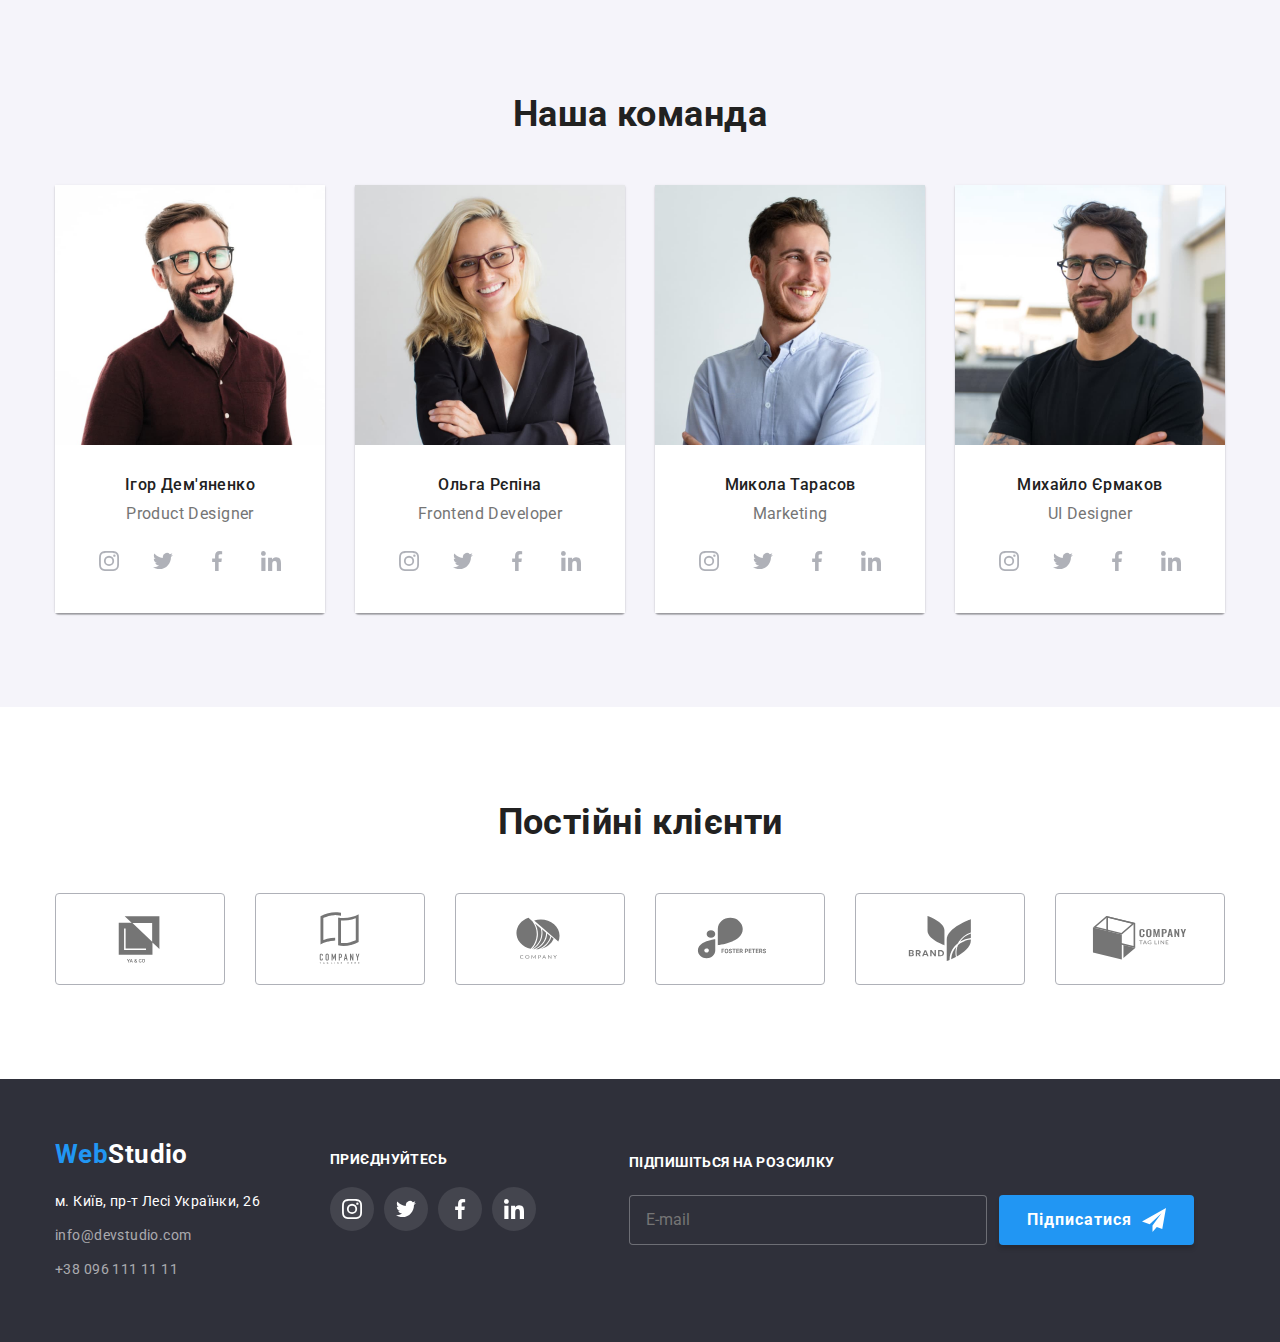
==== commit b7abf496: "повна заміна css на scss головної сторінки" ====
--- a/index.html
+++ b/index.html
@@ -10,7 +10,6 @@
       href="https://cdnjs.cloudflare.com/ajax/libs/modern-normalize/1.1.0/modern-normalize.min.css"
     />
     <link rel="stylesheet" href="/css/main.min.css">
-    <link rel="stylesheet" href="./css/style.css" />
     <link rel="preconnect" href="https://fonts.googleapis.com" />
     <link rel="preconnect" href="https://fonts.gstatic.com" crossorigin />
     <link
@@ -87,7 +86,7 @@
       <!--особливості-->
 
       <section class="features section container">
-        <h2 class="section-title visually-hidden">Особливості</h2>
+        <h2 class="section__title visually-hidden">Особливості</h2>
         <ul class="features__list">
           <li class="features__item">
             <div class="features__box-icon">
@@ -145,7 +144,7 @@
       <!--чим ми займаемося-->
 
       <section class="work container">
-        <h2 class="section-title">Чим ми займаємося</h2>
+        <h2 class="section__title">Чим ми займаємося</h2>
         <ul class="work__list">
           <li class="work__item">
             <img
@@ -181,7 +180,7 @@
 
       <section class="comand">
         <div class="container section">
-          <h2 class="section-title">Наша команда</h2>
+          <h2 class="section__title">Наша команда</h2>
           <ul class="comand__list">
             <li class="comand__item">
               <img
@@ -193,31 +192,31 @@
               <div class="comand__box">
                 <h3 class="comand__name">Ігор Дем'яненко</h3>
                 <p class="comand__text">Product Designer</p>
-                <ul class="social-list">
-                  <li class="social-list-item">
-                    <a class="social-list-link" href="#">
-                      <svg class="social-list-icon" width="20" height="20">
+                <ul class="social__list">
+                  <li class="social__item">
+                    <a class="social__link" href="#">
+                      <svg class="social__icon" width="20" height="20">
                         <use href="./images/icons.svg#icon-instagram"></use>
                       </svg>
                     </a>
                   </li>
-                  <li class="social-list-item">
-                    <a class="social-list-link" href="#">
-                      <svg class="social-list-icon" width="20" height="20">
+                  <li class="social__item">
+                    <a class="social__link" href="#">
+                      <svg class="social__icon" width="20" height="20">
                         <use href="./images/icons.svg#icon-twitter"></use>
                       </svg>
                     </a>
                   </li>
-                  <li class="social-list-item">
-                    <a class="social-list-link" href="#">
-                      <svg class="social-list-icon" width="20" height="20">
+                  <li class="social__item">
+                    <a class="social__link" href="#">
+                      <svg class="social__icon" width="20" height="20">
                         <use href="./images/icons.svg#icon-facebook"></use>
                       </svg>
                     </a>
                   </li>
-                  <li class="social-list-item">
-                    <a class="social-list-link" href="#">
-                      <svg class="social-list-icon" width="20" height="20">
+                  <li class="social__item">
+                    <a class="social__link" href="#">
+                      <svg class="social__icon" width="20" height="20">
                         <use href="./images/icons.svg#icon-linkedin"></use>
                       </svg>
                     </a>
@@ -236,31 +235,31 @@
               <div class="comand__box">
                 <h3 class="comand__name">Ольга Рєпіна</h3>
                 <p class="comand__text">Frontend Developer</p>
-                <ul class="social-list">
-                  <li class="social-list-item">
-                    <a class="social-list-link" href="#">
-                      <svg class="social-list-icon" width="20" height="20">
+                <ul class="social__list">
+                  <li class="social__item">
+                    <a class="social__link" href="#">
+                      <svg class="social__icon" width="20" height="20">
                         <use href="./images/icons.svg#icon-instagram"></use>
                       </svg>
                     </a>
                   </li>
-                  <li class="social-list-item">
-                    <a class="social-list-link" href="#">
-                      <svg class="social-list-icon" width="20" height="20">
+                  <li class="social__item">
+                    <a class="social__link" href="#">
+                      <svg class="social__icon" width="20" height="20">
                         <use href="./images/icons.svg#icon-twitter"></use>
                       </svg>
                     </a>
                   </li>
-                  <li class="social-list-item">
-                    <a class="social-list-link" href="#">
-                      <svg class="social-list-icon" width="20" height="20">
+                  <li class="social__item">
+                    <a class="social__link" href="#">
+                      <svg class="social__icon" width="20" height="20">
                         <use href="./images/icons.svg#icon-facebook"></use>
                       </svg>
                     </a>
                   </li>
-                  <li class="social-list-item">
-                    <a class="social-list-link" href="#">
-                      <svg class="social-list-icon" width="20" height="20">
+                  <li class="social__item">
+                    <a class="social__link" href="#">
+                      <svg class="social__icon" width="20" height="20">
                         <use href="./images/icons.svg#icon-linkedin"></use>
                       </svg>
                     </a>
@@ -279,31 +278,31 @@
               <div class="comand__box">
                 <h3 class="comand__name">Микола Тарасов</h3>
                 <p class="comand__text">Marketing</p>
-                <ul class="social-list">
-                  <li class="social-list-item">
-                    <a class="social-list-link" href="#">
-                      <svg class="social-list-icon" width="20" height="20">
+                <ul class="social__list">
+                  <li class="social__item">
+                    <a class="social__link" href="#">
+                      <svg class="social__icon" width="20" height="20">
                         <use href="./images/icons.svg#icon-instagram"></use>
                       </svg>
                     </a>
                   </li>
-                  <li class="social-list-item">
-                    <a class="social-list-link" href="#">
-                      <svg class="social-list-icon" width="20" height="20">
+                  <li class="social__item">
+                    <a class="social__link" href="#">
+                      <svg class="social__icon" width="20" height="20">
                         <use href="./images/icons.svg#icon-twitter"></use>
                       </svg>
                     </a>
                   </li>
-                  <li class="social-list-item">
-                    <a class="social-list-link" href="#">
-                      <svg class="social-list-icon" width="20" height="20">
+                  <li class="social__item">
+                    <a class="social__link" href="#">
+                      <svg class="social__icon" width="20" height="20">
                         <use href="./images/icons.svg#icon-facebook"></use>
                       </svg>
                     </a>
                   </li>
-                  <li class="social-list-item">
-                    <a class="social-list-link" href="#">
-                      <svg class="social-list-icon" width="20" height="20">
+                  <li class="social__item">
+                    <a class="social__link" href="#">
+                      <svg class="social__icon" width="20" height="20">
                         <use href="./images/icons.svg#icon-linkedin"></use>
                       </svg>
                     </a>
@@ -322,31 +321,31 @@
               <div class="comand__box">
                 <h3 class="comand__name">Михайло Єрмаков</h3>
                 <p class="comand__text">UI Designer</p>
-                <ul class="social-list">
-                  <li class="social-list-item">
-                    <a class="social-list-link" href="#">
-                      <svg class="social-list-icon" width="20" height="20">
+                <ul class="social__list">
+                  <li class="social__item">
+                    <a class="social__link" href="#">
+                      <svg class="social__icon" width="20" height="20">
                         <use href="./images/icons.svg#icon-instagram"></use>
                       </svg>
                     </a>
                   </li>
-                  <li class="social-list-item">
-                    <a class="social-list-link" href="#">
-                      <svg class="social-list-icon" width="20" height="20">
+                  <li class="social__item">
+                    <a class="social__link" href="#">
+                      <svg class="social__icon" width="20" height="20">
                         <use href="./images/icons.svg#icon-twitter"></use>
                       </svg>
                     </a>
                   </li>
-                  <li class="social-list-item">
-                    <a class="social-list-link" href="#">
-                      <svg class="social-list-icon" width="20" height="20">
+                  <li class="social__item">
+                    <a class="social__link" href="#">
+                      <svg class="social__icon" width="20" height="20">
                         <use href="./images/icons.svg#icon-facebook"></use>
                       </svg>
                     </a>
                   </li>
-                  <li class="social-list-item">
-                    <a class="social-list-link" href="#">
-                      <svg class="social-list-icon" width="20" height="20">
+                  <li class="social__item">
+                    <a class="social__link" href="#">
+                      <svg class="social__icon" width="20" height="20">
                         <use href="./images/icons.svg#icon-linkedin"></use>
                       </svg>
                     </a>
@@ -361,46 +360,46 @@
       <!-- постійні клієнти -->
 
       <section class="clients container section">
-        <h2 class="clients-title">Постійні клієнти</h2>
-        <ul class="clients-list">
-          <li class="clients-item">
-            <a href="" class="clients-link">
-              <svg class="clients-icon" width="106" height="60">
+        <h2 class="section__title">Постійні клієнти</h2>
+        <ul class="clients__list">
+          <li class="clients__item">
+            <a href="" class="clients__link">
+              <svg class="clients__icon" width="106" height="60">
                 <use href="./images/icons.svg#icon-yaco"></use>
               </svg>
             </a>
           </li>
-          <li class="clients-item">
-            <a href="" class="clients-link">
-              <svg class="clients-icon" width="106" height="60">
+          <li class="clients__item">
+            <a href="" class="clients__link">
+              <svg class="clients__icon" width="106" height="60">
                 <use href="./images/icons.svg#icon-tagline"></use>
               </svg>
             </a>
           </li>
-          <li class="clients-item">
-            <a href="" class="clients-link">
-              <svg class="clients-icon" width="106" height="60">
+          <li class="clients__item">
+            <a href="" class="clients__link">
+              <svg class="clients__icon" width="106" height="60">
                 <use href="./images/icons.svg#icon-group"></use>
               </svg>
             </a>
           </li>
-          <li class="clients-item">
-            <a href="" class="clients-link">
-              <svg class="clients-icon" width="106" height="60">
+          <li class="clients__item">
+            <a href="" class="clients__link">
+              <svg class="clients__icon" width="106" height="60">
                 <use href="./images/icons.svg#icon-foster"></use>
               </svg>
             </a>
           </li>
-          <li class="clients-item">
-            <a href="" class="clients-link">
-              <svg class="clients-icon" width="106" height="60">
+          <li class="clients__item">
+            <a href="" class="clients__link">
+              <svg class="clients__icon" width="106" height="60">
                 <use href="./images/icons.svg#icon-brand"></use>
               </svg>
             </a>
           </li>
-          <li class="clients-item">
-            <a href="" class="clients-link">
-              <svg class="clients-icon" width="106" height="60">
+          <li class="clients__item">
+            <a href="" class="clients__link">
+              <svg class="clients__icon" width="106" height="60">
                 <use href="./images/icons.svg#icon-taglinecom"></use>
               </svg>
             </a>
@@ -412,52 +411,52 @@
     <!--підвал-->
 
     <footer class="footer">
-      <div class="footer-box container">
+      <div class="footer__box container">
         <div class="contact">
-          <a class="link" href="./"> <span class="logo">Web</span>Studio </a>
+          <a class="footer__logo" href="./"> <span class="footer__text">Web</span>Studio </a>
           <address class="address">
-            <ul class="address-list">
-              <li class="item">
-                <p class="text">м. Київ, пр-т Лесі Українки, 26</p>
+            <ul class="address__list">
+              <li class="address__item">
+                <p class="address__text">м. Київ, пр-т Лесі Українки, 26</p>
               </li>
-              <li class="item">
-                <a class="link" href="mailto:info@devstudio.com"
+              <li class="address__item">
+                <a class="address__link" href="mailto:info@devstudio.com"
                   >info@devstudio.com</a
                 >
               </li>
-              <li class="item">
-                <a class="link" href="tel:+380961111111">+38 096 111 11 11</a>
+              <li class="address__item">
+                <a class="address__link" href="tel:+380961111111">+38 096 111 11 11</a>
               </li>
             </ul>
           </address>
         </div>
         <div class="social">
-          <h2 class="social-title">приєднуйтесь</h2>
-          <ul class="social-list">
-            <li class="social-list-item">
-              <a class="social-list-link" href="#">
-                <svg class="social-list-icon" width="20" height="20">
+          <h2 class="social__title">приєднуйтесь</h2>
+          <ul class="social__list">
+            <li class="social__item">
+              <a class="social__link footer__social-link" href="#">
+                <svg class="social__icon" width="20" height="20">
                   <use href="./images/icons.svg#icon-instagram"></use>
                 </svg>
               </a>
             </li>
-            <li class="social-list-item">
-              <a class="social-list-link" href="#">
-                <svg class="social-list-icon" width="20" height="20">
+            <li class="social__item">
+              <a class="social__link footer__social-link" href="#">
+                <svg class="social__icon" width="20" height="20">
                   <use href="./images/icons.svg#icon-twitter"></use>
                 </svg>
               </a>
             </li>
-            <li class="social-list-item">
-              <a class="social-list-link" href="#">
-                <svg class="social-list-icon" width="20" height="20">
+            <li class="social__item">
+              <a class="social__link footer__social-link" href="#">
+                <svg class="social__icon" width="20" height="20">
                   <use href="./images/icons.svg#icon-facebook"></use>
                 </svg>
               </a>
             </li>
-            <li class="social-list-item">
-              <a class="social-list-link" href="#">
-                <svg class="social-list-icon" width="20" height="20">
+            <li class="social__item">
+              <a class="social__link footer__social-link" href="#">
+                <svg class="social__icon" width="20" height="20">
                   <use href="./images/icons.svg#icon-linkedin"></use>
                 </svg>
               </a>
@@ -465,8 +464,8 @@
           </ul>
         </div>
         <form class="footer-form">
-          <div class="form-box">
-            <label class="footer-label" for="mail">
+          <div class="footer-form__box">
+            <label class="footer-form__label" for="mail">
               Підпишіться на розсилку
             </label>
             <input
@@ -474,10 +473,10 @@
               name="mail"
               id="mail"
               placeholder="E-mail"
-              class="footer-input"
+              class="footer-form__input"
             />
           </div>
-          <button type="submit" class="button footer-button">
+          <button type="submit" class="button footer-form__button">
             Підписатися
           </button>
         </form>
@@ -486,58 +485,56 @@
     <!-- модалка -->
     <div class="backdrop is-hidden" data-modal>
       <div class="modal">
-        <button type="button" class="modal-button" data-modal-close>
-          <svg class="clients-icon" width="18" height="18">
+        <button type="button" class="modal__button" data-modal-close>
+          <svg class="modal__icon" width="18" height="18">
             <use href="./images/icons.svg#icon-close"></use>
           </svg>
         </button>
-        <h2 class="modal-title">Залиште свої дані, ми вам передзвонимо</h2>
-        <form class="modal-form js-speaker-form">
-          <label class="form-field">
-            <span class="form-label">Ім'я</span>
-            <input type="text" name="name" class="form-input" autofocus />
-            <svg class="form-icon" width="18" height="18">
+        <h2 class="modal__title">Залиште свої дані, ми вам передзвонимо</h2>
+        <form class="modal__form js-speaker-form">
+          <label class="modal__form-field">
+           Ім'я
+            <input type="text" name="name" class="modal__form-input" autofocus />
+            <svg class="modal__form-icon" width="18" height="18">
               <use href="./images/icons.svg#icon-person"></use>
             </svg>
           </label>
 
-          <label class="form-field">
-            <span class="form-label">Телефон</span>
-            <input type="tel" name="tel" class="form-input" />
-            <svg class="form-icon" width="18" height="18">
+          <label class="modal__form-field">
+            Телефон
+            <input type="tel" name="tel" class="modal__form-input" />
+            <svg class="modal__form-icon" width="18" height="18">
               <use href="./images/icons.svg#icon-phone"></use>
             </svg>
           </label>
 
-          <label class="form-field">
-            <span class="form-label">Пошта</span>
-            <input type="email" name="email" class="form-input" />
-            <svg class="form-icon" width="18" height="18">
+          <label class="modal__form-field">
+            Пошта
+            <input type="email" name="email" class="modal__form-input" />
+            <svg class="modal__form-icon" width="18" height="18">
               <use href="./images/icons.svg#icon-email"></use>
             </svg>
           </label>
 
-          <label class="form-field">
-            <span class="form-label">Коментар</span>
+          <label class="modal__form-field">
+            Коментар
             <textarea
               name="coment"
               cols="30"
               rows="7"
-              class="form-textarea"
+              class="modal__form-textarea"
               placeholder="Введіть текст"
             ></textarea>
           </label>
 
-          <label class="field-check">
-            <input class="form-checkbox" type="checkbox" name="check" />
-            <span class="check-icon"></span>
-            <span class="check-label"
-              >Погоджуюся з розсилкою та приймаю
-              <a href="" class="form-link">Умови договору</a>
-            </span>
+          <label class="modal__form-check">
+            <input class="modal__form-checkbox visually-hidden " type="checkbox" name="check" />
+            <span class="modal__check-icon"></span>
+          Погоджуюся з розсилкою та приймаю 
+              <a href="" class="modal__form-link">Умови договору</a>
           </label>
 
-          <button type="submit" class="button">Відправити</button>
+          <button type="submit" class="button modal__form-button">Відправити</button>
         </form>
       </div>
     </div>
--- a/css/main.min.css
+++ b/css/main.min.css
@@ -1 +1 @@
-/*! modern-normalize v0.6.0 | MIT License | https://github.com/sindresorhus/modern-normalize */*,*::before,*::after{-webkit-box-sizing:border-box;box-sizing:border-box}:root{-moz-tab-size:4;-o-tab-size:4;tab-size:4}html{line-height:1.15;-webkit-text-size-adjust:100%}body{margin:0}body{font-family:system-ui,-apple-system,"Segoe UI",Roboto,Helvetica,Arial,sans-serif,"Apple Color Emoji","Segoe UI Emoji"}hr{height:0}abbr[title]{-webkit-text-decoration:underline dotted;text-decoration:underline dotted}b,strong{font-weight:bolder}code,kbd,samp,pre{font-family:SFMono-Regular,Consolas,"Liberation Mono",Menlo,monospace;font-size:1em}small{font-size:80%}sub,sup{font-size:75%;line-height:0;position:relative;vertical-align:baseline}sub{bottom:-0.25em}sup{top:-0.5em}button,input,optgroup,select,textarea{font-family:inherit;font-size:100%;line-height:1.15;margin:0}button,select{text-transform:none}button,[type=button],[type=reset],[type=submit]{-webkit-appearance:button}button::-moz-focus-inner,[type=button]::-moz-focus-inner,[type=reset]::-moz-focus-inner,[type=submit]::-moz-focus-inner{border-style:none;padding:0}button:-moz-focusring,[type=button]:-moz-focusring,[type=reset]:-moz-focusring,[type=submit]:-moz-focusring{outline:1px dotted ButtonText}fieldset{padding:.35em .75em .625em}legend{padding:0}progress{vertical-align:baseline}[type=number]::-webkit-inner-spin-button,[type=number]::-webkit-outer-spin-button{height:auto}[type=search]{-webkit-appearance:textfield;outline-offset:-2px}[type=search]::-webkit-search-decoration{-webkit-appearance:none}::-webkit-file-upload-button{-webkit-appearance:button;font:inherit}summary{display:list-item}.comand__list,.work__list,.features__list,.auth-nav,.site-nav__list{padding:0;margin:0;list-style:none}.features__text,.features__title,.hero__title,.section-title{padding:0;margin:0}.comand__image,.work__image{display:block;max-width:100%}body{color:#757575;background-color:#fff;font-family:"Roboto",sans-serif;font-size:14px;line-height:1.71;letter-spacing:.03em}.visually-hidden{position:absolute;white-space:nowrap;width:1px;height:1px;overflow:hidden;border:0;padding:0;clip:rect(0 0 0 0);-webkit-clip-path:inset(50%);clip-path:inset(50%);margin:-1px;font-size:36px;line-height:1.16}.container{margin-left:auto;margin-right:auto;width:1200px;padding-left:15px;padding-right:15px}.section-title{margin-bottom:50px;color:#212121;font-weight:700;font-size:36px;line-height:1.16;text-align:center}.section{padding-top:94px;padding-bottom:94px}.logo{color:#000;font-family:"Raleway";font-weight:700;font-size:26px;line-height:1.19;text-decoration:none}.logo__text{color:#2196f3}.page-header{border-bottom:1px solid #ececec;background-color:#fff}.page-header__container{display:-webkit-box;display:-ms-flexbox;display:flex;-webkit-box-pack:justify;-ms-flex-pack:justify;justify-content:space-between;-webkit-box-align:center;-ms-flex-align:center;align-items:center}.site-nav{display:-webkit-box;display:-ms-flexbox;display:flex;-webkit-box-align:center;-ms-flex-align:center;align-items:center}.site-nav__logo{padding:24px 0 25px;margin-right:93px}.site-nav__list{display:-webkit-box;display:-ms-flexbox;display:flex;list-style:none;position:relative}.site-nav__item{display:block;position:relative}.site-nav__item:not(:last-child){margin-right:50px}.site-nav__item--activ::after{position:absolute;left:0;bottom:0;content:"";width:100%;height:4px;border-radius:4px;background-color:#2196f3}.site-nav__link{display:block;padding:32px 0;color:#212121;font-weight:500;line-height:1.14;letter-spacing:.02em;text-decoration:none;-webkit-transition:color 250ms cubic-bezier(0.4, 0, 0.2, 1);transition:color 250ms cubic-bezier(0.4, 0, 0.2, 1)}.site-nav__link:hover,.site-nav__link:focus{color:#2196f3}.site-nav__link--activ{color:#2196f3}.auth-nav{display:-webkit-box;display:-ms-flexbox;display:flex;-webkit-box-align:center;-ms-flex-align:center;align-items:center;list-style:none}.auth-nav__item:not(:first-child){margin-left:50px}.auth-nav__link{display:-webkit-box;display:-ms-flexbox;display:flex;-webkit-box-align:center;-ms-flex-align:center;align-items:center;padding:32px 0;color:#757575;font-weight:500;line-height:1.14;letter-spacing:.02em;text-decoration:none;-webkit-transition:color 250ms cubic-bezier(0.4, 0, 0.2, 1);transition:color 250ms cubic-bezier(0.4, 0, 0.2, 1)}.auth-nav__link:hover,.auth-nav__link:focus{color:#2196f3}.auth-nav__icon-mail{width:16px;height:12px;margin-right:10px;fill:currentColor}.auth-nav__icon-smartphone{width:10px;height:16px;margin-right:10px;fill:currentColor}.hero{max-width:1600px;padding:200px 0;text-align:center;margin-left:auto;margin-right:auto;background-image:-webkit-gradient(linear, left top, right top, from(rgba(47, 48, 58, 0.4)), to(rgba(47, 48, 58, 0.4))),url(../images/hero.jpg);background-image:linear-gradient(to right, rgba(47, 48, 58, 0.4), rgba(47, 48, 58, 0.4)),url(../images/hero.jpg);background-color:rgba(47,48,58,.4)}.hero__title{width:696px;margin:auto;margin-bottom:30px;color:#fff;font-weight:900;font-size:44px;line-height:1.36;text-align:center;letter-spacing:.06em;text-transform:uppercase}.button{cursor:pointer;border-radius:4px;padding:10px 32px;-webkit-box-shadow:0px 4px 4px rgba(0,0,0,.15);box-shadow:0px 4px 4px rgba(0,0,0,.15);border:none;color:#fff;background-color:#2196f3;font-family:"Roboto";font-weight:700;font-size:16px;line-height:1.875;letter-spacing:.06em;-webkit-transition:background-color 250ms cubic-bezier(0.4, 0, 0.2, 1);transition:background-color 250ms cubic-bezier(0.4, 0, 0.2, 1)}.button:hover,.button:focus{background-color:#188ce8}.features__list{display:-webkit-box;display:-ms-flexbox;display:flex;gap:30px}.features__item{-ms-flex-preferred-size:calc(25% - 30px);flex-basis:calc(25% - 30px)}.features__box-icon{width:270px;height:120px;padding:25px 100px;margin-bottom:30px;background-color:#f5f4fa;border-radius:4px;background-position:center}.features__title{margin-bottom:10px;color:#212121;font-weight:700;line-height:1.14;text-transform:uppercase}.work{padding-bottom:94px}.work__list{display:-webkit-box;display:-ms-flexbox;display:flex;gap:30px}.work__item{position:relative;-ms-flex-preferred-size:calc((100% - 60px)/3);flex-basis:calc((100% - 60px)/3)}.work__text{position:absolute;width:100%;left:0;bottom:0;padding:27px;font-weight:700;font-size:14px;line-height:1.1428571429;text-align:center;text-transform:uppercase;color:#fff;background:rgba(47,48,58,.8)}.comand{background-color:#f5f4fa}.comand__list{display:-webkit-box;display:-ms-flexbox;display:flex;gap:30px}.comand__item{-ms-flex-preferred-size:calc(25% - 30px);flex-basis:calc(25% - 30px);text-align:center;-webkit-box-shadow:0px 1px 3px rgba(0,0,0,.12),0px 1px 1px rgba(0,0,0,.14),0px 2px 1px rgba(0,0,0,.2);box-shadow:0px 1px 3px rgba(0,0,0,.12),0px 1px 1px rgba(0,0,0,.14),0px 2px 1px rgba(0,0,0,.2);border-radius:0px 0px 4px 4px}.comand__box{padding:30px 32px;background-color:#fff}.comand__name{margin-bottom:10px;color:#212121;font-weight:500;font-size:16px;line-height:1.1875}.comand__text{font-size:16px;line-height:1.1875;margin-bottom:16px}/*# sourceMappingURL=main.min.css.map */+/*! modern-normalize v0.6.0 | MIT License | https://github.com/sindresorhus/modern-normalize */*,*::before,*::after{-webkit-box-sizing:border-box;box-sizing:border-box}:root{-moz-tab-size:4;-o-tab-size:4;tab-size:4}html{line-height:1.15;-webkit-text-size-adjust:100%}body{margin:0}body{font-family:system-ui,-apple-system,"Segoe UI",Roboto,Helvetica,Arial,sans-serif,"Apple Color Emoji","Segoe UI Emoji"}hr{height:0}abbr[title]{-webkit-text-decoration:underline dotted;text-decoration:underline dotted}b,strong{font-weight:bolder}code,kbd,samp,pre{font-family:SFMono-Regular,Consolas,"Liberation Mono",Menlo,monospace;font-size:1em}small{font-size:80%}sub,sup{font-size:75%;line-height:0;position:relative;vertical-align:baseline}sub{bottom:-0.25em}sup{top:-0.5em}button,input,optgroup,select,textarea{font-family:inherit;font-size:100%;line-height:1.15;margin:0}button,select{text-transform:none}button,[type=button],[type=reset],[type=submit]{-webkit-appearance:button}button::-moz-focus-inner,[type=button]::-moz-focus-inner,[type=reset]::-moz-focus-inner,[type=submit]::-moz-focus-inner{border-style:none;padding:0}button:-moz-focusring,[type=button]:-moz-focusring,[type=reset]:-moz-focusring,[type=submit]:-moz-focusring{outline:1px dotted ButtonText}fieldset{padding:.35em .75em .625em}legend{padding:0}progress{vertical-align:baseline}[type=number]::-webkit-inner-spin-button,[type=number]::-webkit-outer-spin-button{height:auto}[type=search]{-webkit-appearance:textfield;outline-offset:-2px}[type=search]::-webkit-search-decoration{-webkit-appearance:none}::-webkit-file-upload-button{-webkit-appearance:button;font:inherit}summary{display:list-item}.address__list,.clients__list,.social__list,.comand__list,.work__list,.features__list,.auth-nav,.site-nav__list{padding:0;margin:0;list-style:none}.modal__title,.social__title,.address__text,.comand__text,.comand__name,.work__text,.features__text,.features__title,.hero__title,.section__title{padding:0;margin:0}.comand__image,.work__image{display:block;max-width:100%}body{color:#757575;background-color:#fff;font-family:"Roboto",sans-serif;font-size:14px;line-height:1.71;letter-spacing:.03em}.visually-hidden{position:absolute;white-space:nowrap;width:1px;height:1px;overflow:hidden;border:0;padding:0;clip:rect(0 0 0 0);-webkit-clip-path:inset(50%);clip-path:inset(50%);margin:-1px;font-size:36px;line-height:1.16}.container{margin-left:auto;margin-right:auto;width:1200px;padding-left:15px;padding-right:15px}.section__title{margin-bottom:50px;color:#212121;font-weight:700;font-size:36px;line-height:1.1666666667;text-align:center}.section{padding-top:94px;padding-bottom:94px}.backdrop{position:fixed;left:0;top:0;width:100%;height:100%;background-color:rgba(0,0,0,.2);opacity:1;-webkit-transition:opacity 250ms cubic-bezier(0.4, 0, 0.2, 1);transition:opacity 250ms cubic-bezier(0.4, 0, 0.2, 1)}.is-hidden{opacity:0;pointer-events:none}.logo{color:#000;font-family:"Raleway";font-weight:700;font-size:26px;line-height:1.19;text-decoration:none}.logo__text{color:#2196f3}.page-header{border-bottom:1px solid #ececec;background-color:#fff}.page-header__container{display:-webkit-box;display:-ms-flexbox;display:flex;-webkit-box-pack:justify;-ms-flex-pack:justify;justify-content:space-between;-webkit-box-align:center;-ms-flex-align:center;align-items:center}.site-nav{display:-webkit-box;display:-ms-flexbox;display:flex;-webkit-box-align:center;-ms-flex-align:center;align-items:center}.site-nav__logo{padding:24px 0 25px;margin-right:93px}.site-nav__list{display:-webkit-box;display:-ms-flexbox;display:flex;list-style:none;position:relative}.site-nav__item{display:block;position:relative}.site-nav__item:not(:last-child){margin-right:50px}.site-nav__item--activ::after{position:absolute;left:0;bottom:0;content:"";width:100%;height:4px;border-radius:4px;background-color:#2196f3}.site-nav__link{display:block;padding:32px 0;color:#212121;font-weight:500;line-height:1.14;letter-spacing:.02em;text-decoration:none;-webkit-transition:color 250ms cubic-bezier(0.4, 0, 0.2, 1);transition:color 250ms cubic-bezier(0.4, 0, 0.2, 1)}.site-nav__link:hover,.site-nav__link:focus{color:#2196f3}.site-nav__link--activ{color:#2196f3}.auth-nav{display:-webkit-box;display:-ms-flexbox;display:flex;-webkit-box-align:center;-ms-flex-align:center;align-items:center;list-style:none}.auth-nav__item:not(:first-child){margin-left:50px}.auth-nav__link{display:-webkit-box;display:-ms-flexbox;display:flex;-webkit-box-align:center;-ms-flex-align:center;align-items:center;padding:32px 0;color:#757575;font-weight:500;line-height:1.14;letter-spacing:.02em;text-decoration:none;-webkit-transition:color 250ms cubic-bezier(0.4, 0, 0.2, 1);transition:color 250ms cubic-bezier(0.4, 0, 0.2, 1)}.auth-nav__link:hover,.auth-nav__link:focus{color:#2196f3}.auth-nav__icon-mail{width:16px;height:12px;margin-right:10px;fill:currentColor}.auth-nav__icon-smartphone{width:10px;height:16px;margin-right:10px;fill:currentColor}.hero{max-width:1600px;padding:200px 0;text-align:center;margin-left:auto;margin-right:auto;background-image:-webkit-gradient(linear, left top, right top, from(rgba(47, 48, 58, 0.4)), to(rgba(47, 48, 58, 0.4))),url(../images/hero.jpg);background-image:linear-gradient(to right, rgba(47, 48, 58, 0.4), rgba(47, 48, 58, 0.4)),url(../images/hero.jpg);background-color:rgba(47,48,58,.4)}.hero__title{width:696px;margin:auto;margin-bottom:30px;color:#fff;font-weight:900;font-size:44px;line-height:1.36;text-align:center;letter-spacing:.06em;text-transform:uppercase}.button{cursor:pointer;border-radius:4px;padding:10px 32px;-webkit-box-shadow:0px 4px 4px rgba(0,0,0,.15);box-shadow:0px 4px 4px rgba(0,0,0,.15);border:none;color:#fff;background-color:#2196f3;font-family:"Roboto";font-weight:700;font-size:16px;line-height:1.875;letter-spacing:.06em;-webkit-transition:background-color 250ms cubic-bezier(0.4, 0, 0.2, 1);transition:background-color 250ms cubic-bezier(0.4, 0, 0.2, 1)}.button:hover,.button:focus{background-color:#188ce8}.features__list{display:-webkit-box;display:-ms-flexbox;display:flex;gap:30px}.features__item{-ms-flex-preferred-size:calc(25% - 30px);flex-basis:calc(25% - 30px)}.features__box-icon{width:270px;height:120px;padding:25px 100px;margin-bottom:30px;background-color:#f5f4fa;border-radius:4px;background-position:center}.features__title{margin-bottom:10px;color:#212121;font-weight:700;line-height:1.14;text-transform:uppercase}.work{padding-bottom:94px}.work__list{display:-webkit-box;display:-ms-flexbox;display:flex;gap:30px}.work__item{position:relative;-ms-flex-preferred-size:calc((100% - 60px)/3);flex-basis:calc((100% - 60px)/3)}.work__text{position:absolute;width:100%;left:0;bottom:0;padding:27px;font-weight:700;font-size:14px;line-height:1.1428571429;text-align:center;text-transform:uppercase;color:#fff;background:rgba(47,48,58,.8)}.comand{background-color:#f5f4fa}.comand__list{display:-webkit-box;display:-ms-flexbox;display:flex;gap:30px}.comand__item{-ms-flex-preferred-size:calc(25% - 30px);flex-basis:calc(25% - 30px);text-align:center;-webkit-box-shadow:0px 1px 3px rgba(0,0,0,.12),0px 1px 1px rgba(0,0,0,.14),0px 2px 1px rgba(0,0,0,.2);box-shadow:0px 1px 3px rgba(0,0,0,.12),0px 1px 1px rgba(0,0,0,.14),0px 2px 1px rgba(0,0,0,.2);border-radius:0px 0px 4px 4px}.comand__box{padding:30px 32px;background-color:#fff}.comand__name{margin-bottom:10px;color:#212121;font-weight:500;font-size:16px;line-height:1.1875}.comand__text{font-size:16px;line-height:1.1875;margin-bottom:16px}.social__list{display:-webkit-box;display:-ms-flexbox;display:flex;-webkit-box-pack:center;-ms-flex-pack:center;justify-content:center}.social__item:not(:first-child){margin-left:10px}.social__link{display:block;width:44px;height:44px;border-radius:50%;padding:12px;color:#afb1b8;-webkit-transition:background-color 250ms cubic-bezier(0.4, 0, 0.2, 1),color 250ms cubic-bezier(0.4, 0, 0.2, 1);transition:background-color 250ms cubic-bezier(0.4, 0, 0.2, 1),color 250ms cubic-bezier(0.4, 0, 0.2, 1)}.social__link:hover,.social__link:focus{color:#fff;background-color:#2196f3}.social__icon{fill:currentColor}.clients__list{display:-webkit-box;display:-ms-flexbox;display:flex;gap:30px}.clients__item{-ms-flex-preferred-size:calc((100% - 150px)/6);flex-basis:calc((100% - 150px)/6)}.clients__link{display:-webkit-box;display:-ms-flexbox;display:flex;-webkit-box-pack:center;-ms-flex-pack:center;justify-content:center;padding:15px 31px;border:1px solid #afb1b8;border-radius:4px;text-decoration:none;color:inherit;-webkit-transition:background-color 250ms cubic-bezier(0.4, 0, 0.2, 1),color 250ms cubic-bezier(0.4, 0, 0.2, 1);transition:background-color 250ms cubic-bezier(0.4, 0, 0.2, 1),color 250ms cubic-bezier(0.4, 0, 0.2, 1)}.clients__link:hover,.clients__link:focus{color:#2196f3;border-color:#2196f3}.clients__icon{fill:currentColor}.footer{display:-webkit-box;display:-ms-flexbox;display:flex;background-color:#2f303a}.footer__logo{display:inline-block;margin-bottom:20px;color:#fff;font-weight:700;font-size:26px;line-height:1.19;text-decoration:none}.footer__text{color:#2196f3}.footer__box{padding:60px 15px;display:-webkit-box;display:-ms-flexbox;display:flex}.contact{margin-right:70px}.address{font-style:normal}.address__item:not(:last-child){margin-bottom:10px}.address__text{color:#fff}.address__link{color:rgba(255,255,255,.6);text-decoration:none;-webkit-transition:color 250ms cubic-bezier(0.4, 0, 0.2, 1);transition:color 250ms cubic-bezier(0.4, 0, 0.2, 1)}.address__link:hover,.address__link:focus{color:#2196f3}.social{margin-top:12px;margin-right:93px;margin-bottom:auto}.social__title{margin-bottom:20px;font-weight:700;font-size:14px;line-height:1.1428571429;text-transform:uppercase;color:#fff}.footer__social-link{color:#fff;background-color:rgba(255,255,255,.1);-webkit-transition:background-color 250ms cubic-bezier(0.4, 0, 0.2, 1);transition:background-color 250ms cubic-bezier(0.4, 0, 0.2, 1)}.footer__social-link:hover,.footer__social-link:focus{background-color:#2196f3}.footer-form{display:-webkit-box;display:-ms-flexbox;display:flex;margin-top:12px;margin-bottom:auto}.footer-form__box{margin-right:12px;max-width:358px}.footer-form__label{font-weight:700;line-height:1.1428571429;text-transform:uppercase;color:#fff}.footer-form__input{margin-top:20px;padding:14px 16px;width:358px;font-size:16px;line-height:1.25;background-color:#2f303a;color:rgba(255,255,255,.6);border:1px solid rgba(255,255,255,.3);border-radius:4px}.footer-form__button{display:-webkit-box;display:-ms-flexbox;display:flex;-webkit-box-align:center;-ms-flex-align:center;align-items:center;margin-top:auto;padding:10px 28px}.footer-form__button::after{content:" ";display:inline-block;margin-left:10px;width:24px;height:24px;background-image:url(../images/send.svg)}.modal{position:absolute;top:50%;left:50%;-webkit-transform:translate(-50%, -50%) scale(1);transform:translate(-50%, -50%) scale(1);text-align:center;min-width:528px;min-height:581px;padding:40px;background-color:#fff;transform:translate(-50%, -50%) scale(1);-webkit-transition:-webkit-transform 250ms cubic-bezier(0.4, 0, 0.2, 1);transition:-webkit-transform 250ms cubic-bezier(0.4, 0, 0.2, 1);transition:transform 250ms cubic-bezier(0.4, 0, 0.2, 1);transition:transform 250ms cubic-bezier(0.4, 0, 0.2, 1), -webkit-transform 250ms cubic-bezier(0.4, 0, 0.2, 1)}.is-hidden .modal{-webkit-transform:translate(-50%, -50%) scale(1.1);transform:translate(-50%, -50%) scale(1.1)}.modal__button{position:absolute;top:8px;right:8px;padding:5px;width:30px;height:30px;color:#000;background-color:#fff;border:1px solid rgba(0,0,0,.1);border-radius:50%;-webkit-transition:color 250ms cubic-bezier(0.4, 0, 0.2, 1);transition:color 250ms cubic-bezier(0.4, 0, 0.2, 1)}.modal__button:hover,.modal__button:focus{color:#2196f3}.modal__icon{fill:currentColor}.modal__title{margin-bottom:12px;font-weight:700;font-size:20px;line-height:1.15;color:#212121}.modal__form-field{position:relative;display:-webkit-box;display:-ms-flexbox;display:flex;-webkit-box-orient:vertical;-webkit-box-direction:normal;-ms-flex-direction:column;flex-direction:column;text-align:left;font-size:12px;line-height:1.1666666667;letter-spacing:.01em;color:#757575;fill:#212121}.modal__form-field:nth-child(-n+3){margin-bottom:10px}.modal__form-field:focus-within{fill:#2196f3}.modal__form-field:focus-within>.modal__form-input{border-color:#2196f3}.modal__form-input{width:100%;margin:0;margin-top:4px;padding:12px;padding-left:42px;font:inherit;color:#212121;background-color:#fff;border:1px solid rgba(33,33,33,.2);border-radius:4px;outline:none}.modal__form-input:hover{border-color:#2196f3}.modal__form-icon{position:absolute;left:12px;bottom:11px;-webkit-transition:fill 250ms cubic-bezier(0.4, 0, 0.2, 1);transition:fill 250ms cubic-bezier(0.4, 0, 0.2, 1)}.modal__form-textarea{width:100%;margin:0;margin-top:4px;font:inherit;padding:10px 16px;resize:none;font-size:12px;line-height:1.1666666667;letter-spacing:.01em;color:#212121;border:1px solid rgba(33,33,33,.2);border-radius:4px;outline:none}.modal__form-textarea:hover,.modal__form-textarea:focus{border-color:#2196f3}.modal__form-check{position:relative;display:-webkit-box;display:-ms-flexbox;display:flex;-webkit-box-align:center;-ms-flex-align:center;align-items:center;-webkit-box-pack:center;-ms-flex-pack:center;justify-content:center;margin-top:20px;margin-bottom:30px}.modal__form-checkbox:checked+.modal__check-icon{background-image:url(../images/check.svg)}.modal__check-icon{display:inline-block;margin-right:8px;width:16px;height:15px;background-image:url(../images/check-empty.svg);-webkit-transition:background-image 200ms cubic-bezier(0.4, 0, 0.2, 1);transition:background-image 200ms cubic-bezier(0.4, 0, 0.2, 1)}.modal__form-link{margin-left:4px;color:#2196f3}.modal__form-button{padding:10px 60px}/*# sourceMappingURL=main.min.css.map */